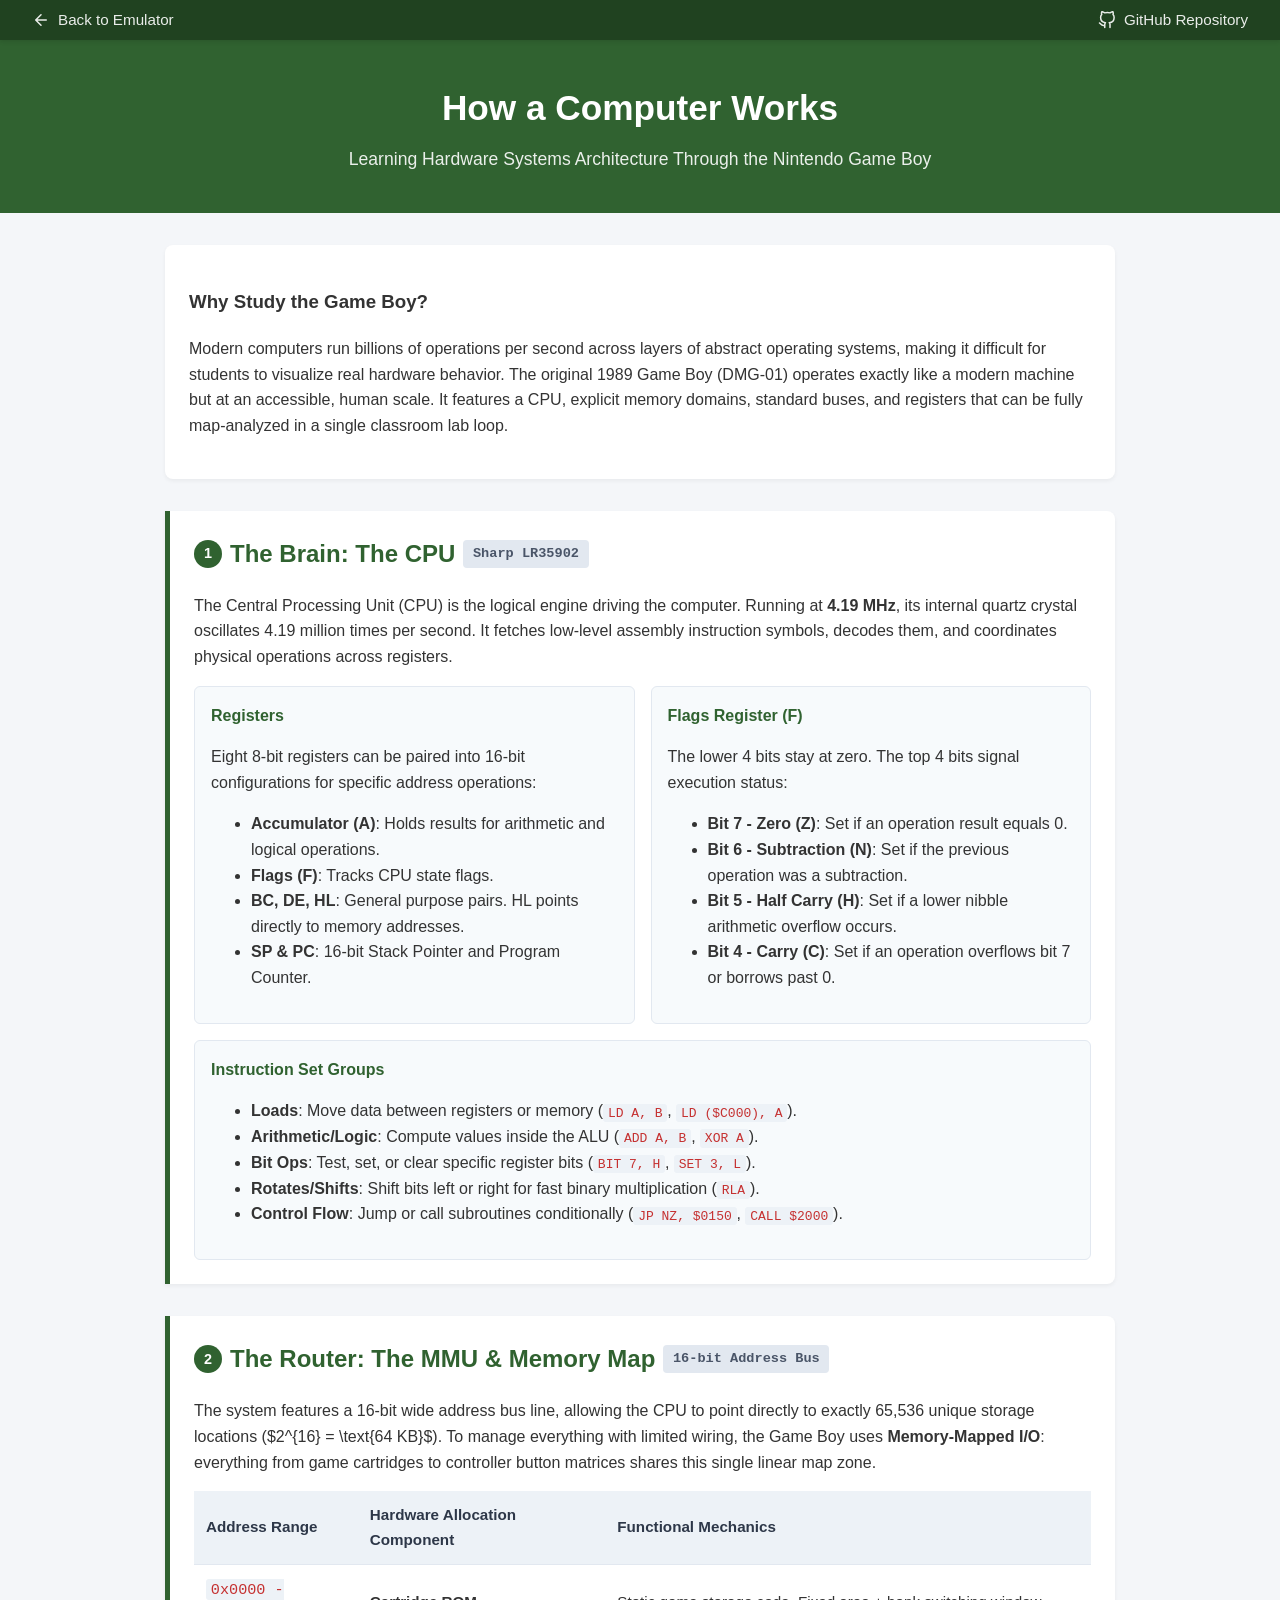
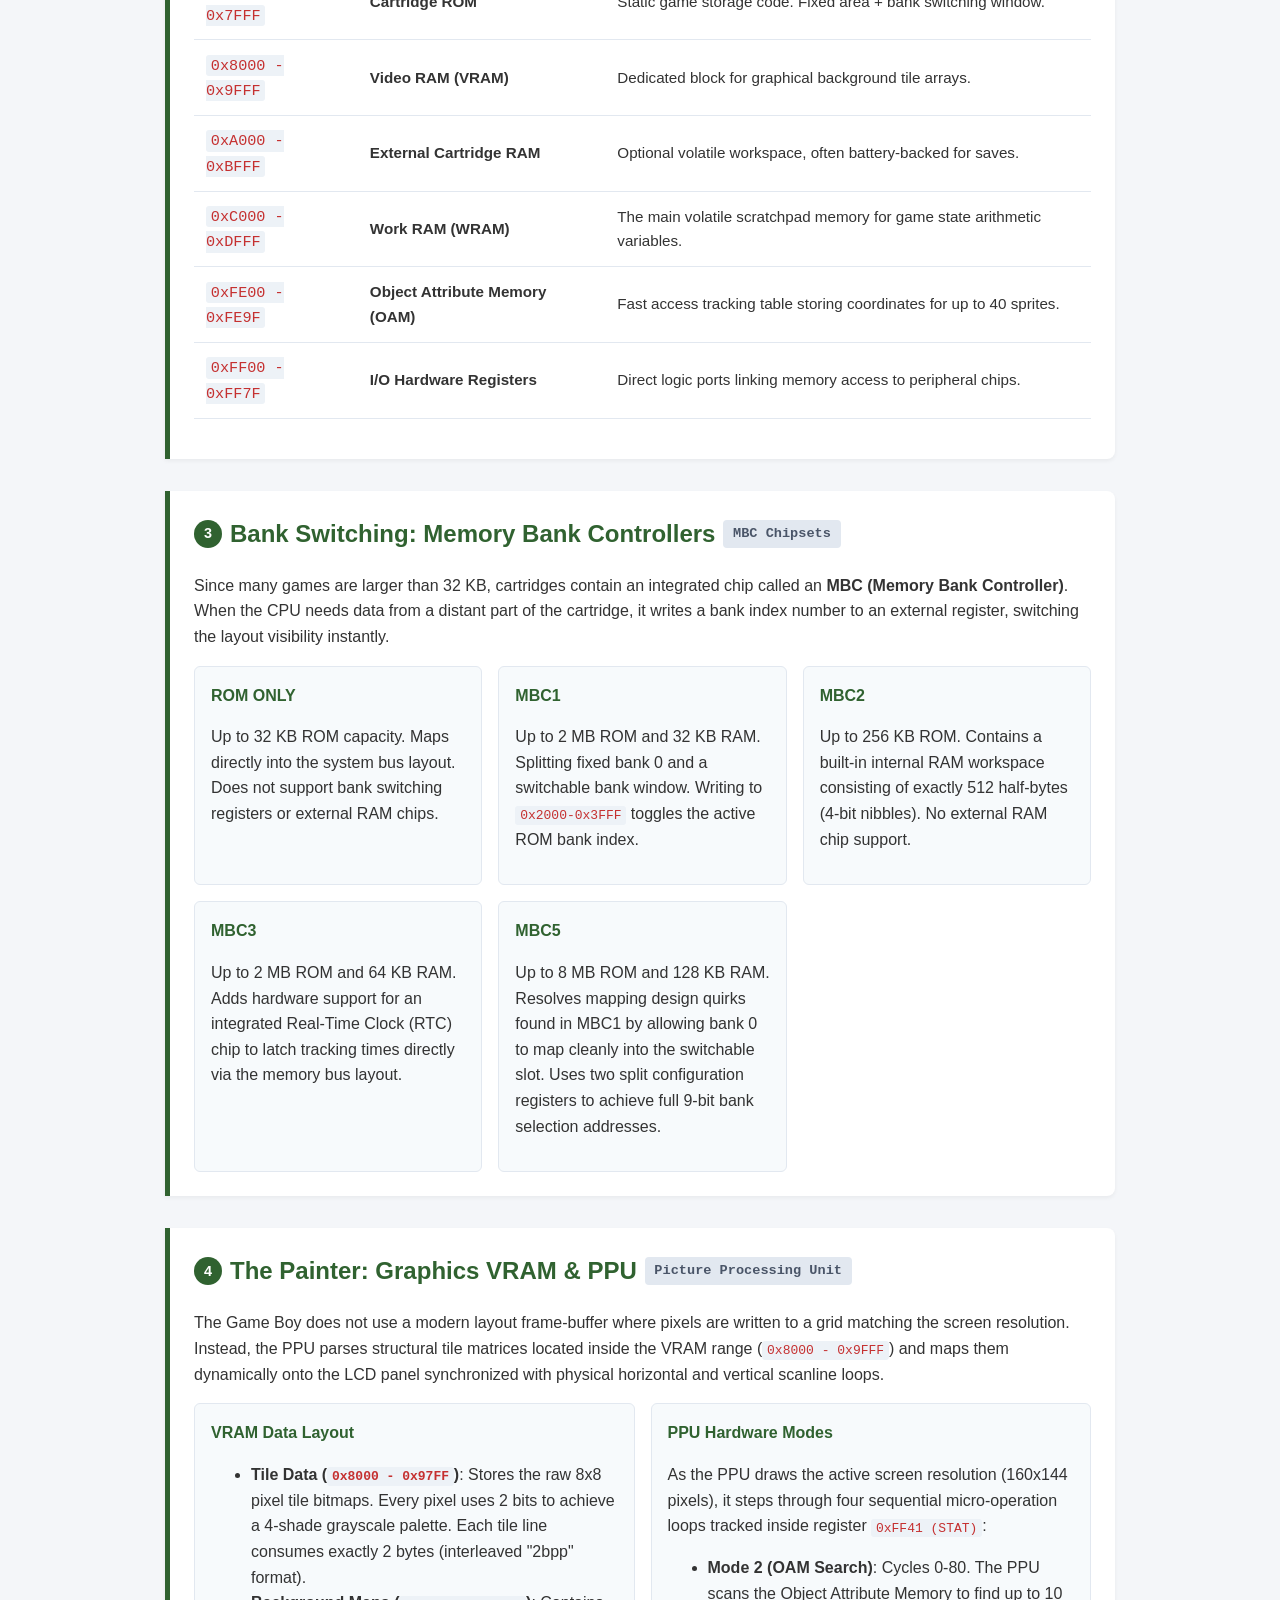
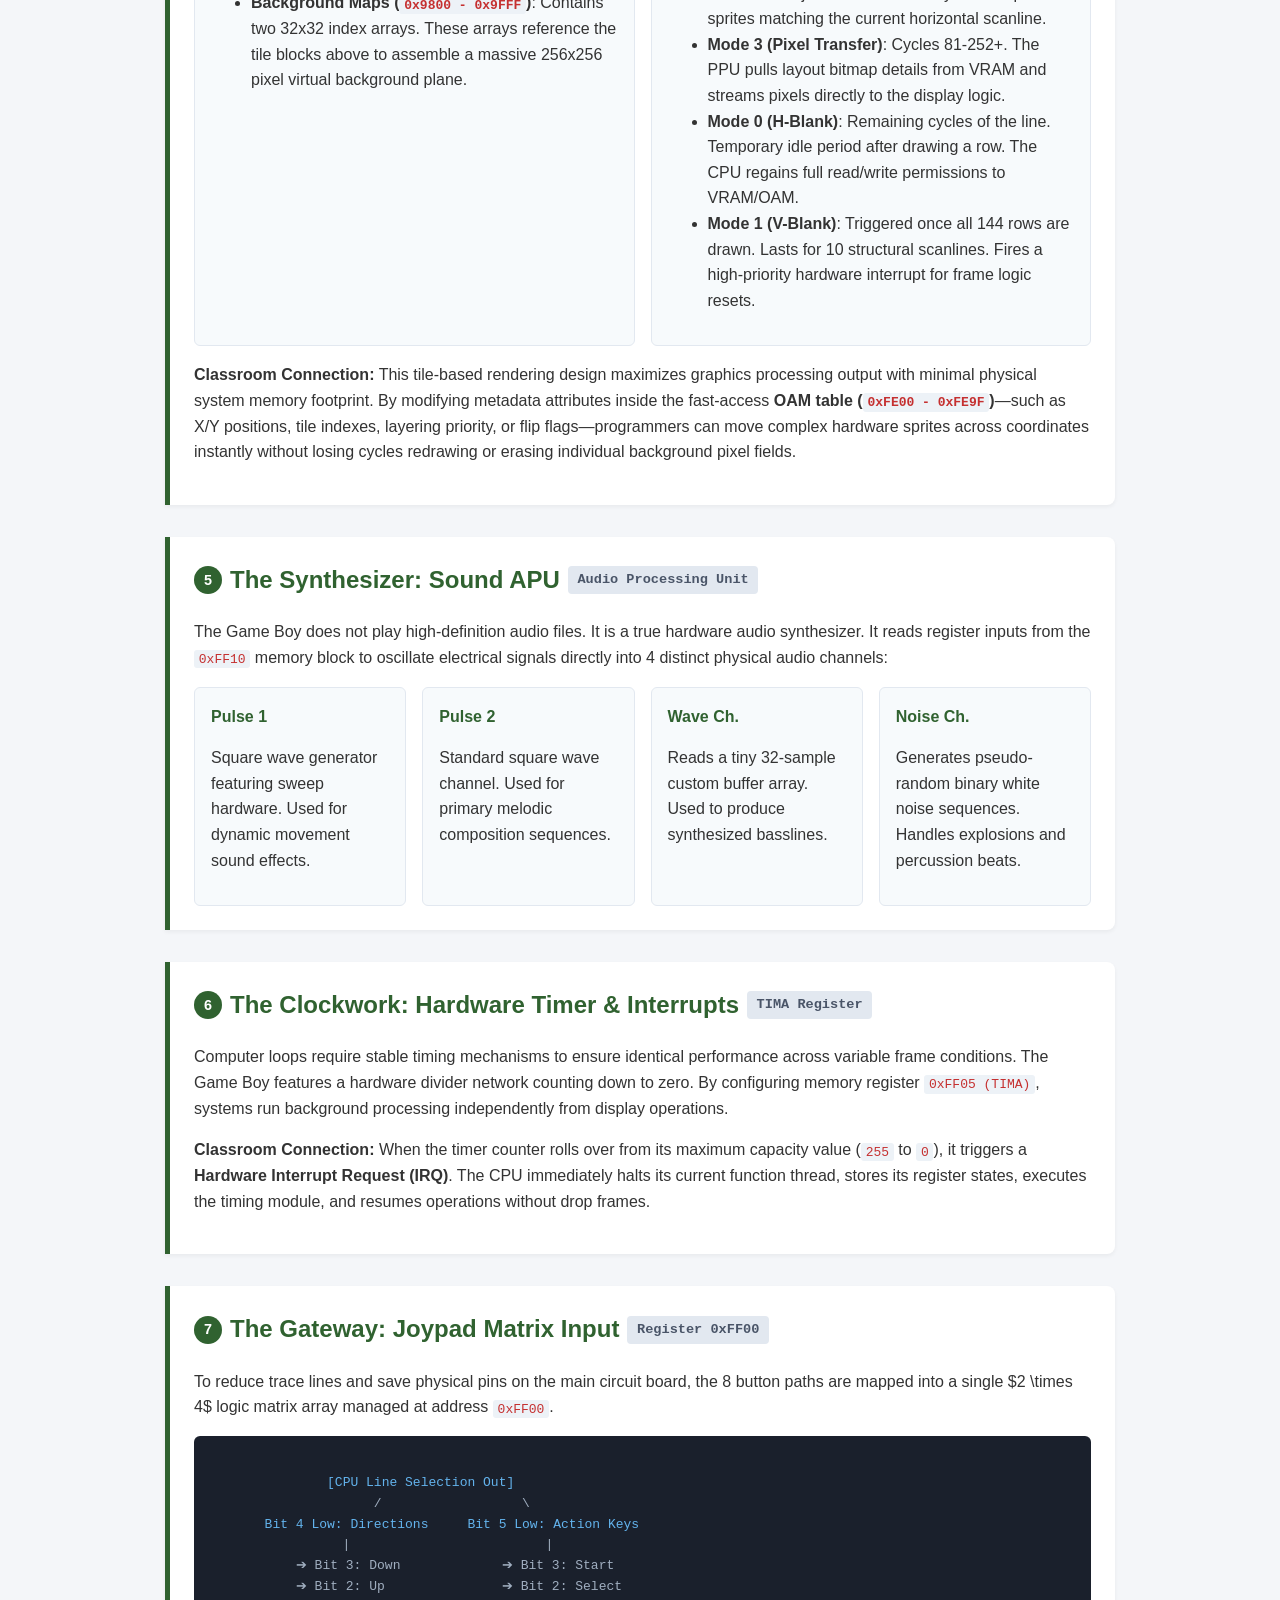
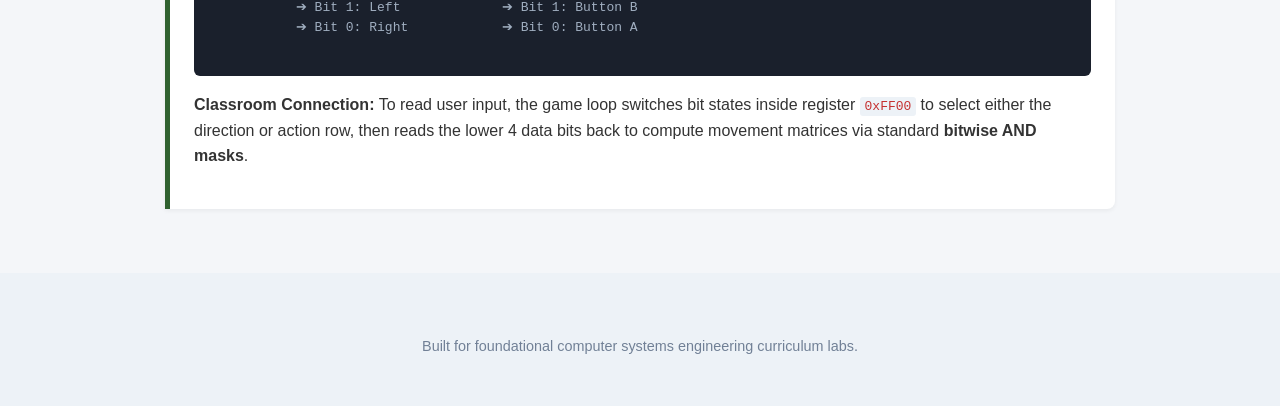
==== docs/gb-architecture.html @ 33104123 "move gb-architecture.html to docs" ====
<!DOCTYPE html>
<html lang="en">
<head>
    <meta charset="UTF-8">
    <meta name="viewport" content="width=device-width, initial-scale=1.0">
    <title>How a Computer Works: The Game Boy Hardware Architecture</title>
    <style>
        :root {
            --bg-color: #f4f6f9;
            --card-bg: #ffffff;
            --text-color: #333333;
            --accent-color: #306230;
            --gb-screen: #8bac0f;
            --gb-screen-dark: #0f380f;
            --border-radius: 8px;
            --code-bg: #1a202c;
        }

        body {
            font-family: -apple-system, BlinkMacSystemFont, "Segoe UI", Roboto, Helvetica, Arial, sans-serif;
            line-height: 1.6;
            color: var(--text-color);
            background-color: var(--bg-color);
            margin: 0;
            padding: 0;
        }

        /* Top navigation bar style - sticky */
        .top-nav {
            background-color: #204220;
            display: flex;
            justify-content: space-between;
            align-items: center;
            padding: 0.5rem 2rem;
            position: sticky;
            top: 0;
            z-index: 1000;
            box-shadow: 0 2px 4px rgba(0,0,0,0.1);
        }

        .top-nav a {
            color: #ffffff;
            text-decoration: none;
            font-size: 0.95rem;
            font-weight: 500;
            display: flex;
            align-items: center;
            gap: 0.5rem;
            opacity: 0.9;
            transition: opacity 0.2s;
        }

        .top-nav a:hover {
            opacity: 1;
            text-decoration: underline;
        }

        header {
            background-color: var(--accent-color);
            color: white;
            padding: 2.5rem 1rem;
            text-align: center;
        }

        header h1 {
            margin: 0;
            font-size: 2.2rem;
        }

        header p {
            margin: 0.5rem 0 0;
            opacity: 0.9;
            font-size: 1.1rem;
        }

        main {
            max-width: 950px;
            margin: 2rem auto;
            padding: 0 1rem;
        }

        .intro, .classroom-note {
            background: var(--card-bg);
            padding: 1.5rem;
            border-radius: var(--border-radius);
            box-shadow: 0 2px 4px rgba(0,0,0,0.05);
            margin-bottom: 2rem;
        }

        .classroom-note {
            border-left: 5px solid #3182ce;
            background: #ebf8ff;
        }

        .step-container {
            display: flex;
            flex-direction: column;
            gap: 2rem;
            margin-bottom: 3rem;
        }

        .step {
            background: var(--card-bg);
            border-left: 5px solid var(--accent-color);
            border-radius: 0 var(--border-radius) var(--border-radius) 0;
            padding: 1.5rem;
            box-shadow: 0 2px 4px rgba(0,0,0,0.05);
        }

        .step h2 {
            margin-top: 0;
            color: var(--accent-color);
            display: flex;
            align-items: center;
            gap: 0.5rem;
            flex-wrap: wrap;
        }

        .step-number {
            background: var(--accent-color);
            color: white;
            border-radius: 50%;
            width: 28px;
            height: 28px;
            display: inline-flex;
            align-items: center;
            justify-content: center;
            font-size: 0.9rem;
            font-weight: bold;
            flex-shrink: 0;
        }

        .hardware-badge {
            background: #e2e8f0;
            color: #4a5568;
            padding: 0.2rem 0.6rem;
            border-radius: 4px;
            font-size: 0.85rem;
            font-family: monospace;
            font-weight: bold;
        }

        table {
            width: 100%;
            border-collapse: collapse;
            margin: 1rem 0;
            font-size: 0.95rem;
        }

        th, td {
            text-align: left;
            padding: 0.75rem;
            border-bottom: 1px solid #e2e8f0;
        }

        th {
            background-color: #edf2f7;
            color: #2d3748;
        }

        .grid-2col {
            display: grid;
            grid-template-columns: repeat(auto-fit, minmax(280px, 1fr));
            gap: 1rem;
            margin-top: 1rem;
        }

        .audio-grid {
            display: grid;
            grid-template-columns: repeat(auto-fit, minmax(200px, 1fr));
            gap: 1rem;
            margin-top: 1rem;
        }

        .audio-card, .info-card {
            background: #f7fafc;
            border: 1px solid #e2e8f0;
            padding: 1rem;
            border-radius: 6px;
        }

        .audio-card h4, .info-card h4 {
            margin: 0 0 0.5rem 0;
            color: var(--accent-color);
        }

        .diagram-box {
            background: var(--code-bg);
            color: #a0aec0;
            font-family: monospace;
            padding: 1rem;
            border-radius: 6px;
            overflow-x: auto;
            white-space: pre;
            margin: 1rem 0;
        }

        .diagram-accent {
            color: #63b3ed;
        }

        .sim-box {
            background: #2d3748;
            color: white;
            padding: 1.5rem;
            border-radius: var(--border-radius);
            margin-top: 3rem;
            box-shadow: 0 4px 6px rgba(0,0,0,0.1);
        }

        .sim-title {
            color: var(--gb-screen);
            margin-top: 0;
            font-family: monospace;
            font-size: 1.4rem;
        }

        .sandbox-layout {
            display: grid;
            grid-template-columns: 1fr 300px;
            gap: 1.5rem;
        }

        @media (max-width: 768px) {
            .sandbox-layout { grid-template-columns: 1fr; }
            .top-nav { padding: 0.75rem 1rem; }
        }

        .sim-grid {
            display: grid;
            grid-template-columns: repeat(auto-fit, minmax(200px, 1fr));
            gap: 1rem;
            margin-bottom: 1rem;
        }

        .sim-card {
            background: var(--code-bg);
            padding: 1rem;
            border-radius: 6px;
            border: 1px solid #4a5568;
        }

        .sim-card h4 {
            margin: 0 0 0.5rem 0;
            color: #a0aec0;
            font-size: 0.9rem;
            text-transform: uppercase;
            letter-spacing: 0.05em;
        }

        .sim-value {
            font-family: monospace;
            font-size: 1.2rem;
            color: #fff;
        }

        .bus-line {
            background: #1a202c;
            padding: 0.75rem;
            border-radius: 6px;
            font-family: monospace;
            font-size: 0.85rem;
            margin: 1rem 0;
            border-left: 4px solid #4299e1;
            display: flex;
            justify-content: space-between;
        }

        .bus-active {
            color: #63b3ed;
            animation: pulse 1s infinite alternate;
        }

        .joypad-interactive {
            background: #1a202c;
            padding: 1rem;
            border-radius: 6px;
            border: 1px solid #4a5568;
            text-align: center;
        }

        .joy-row-select {
            font-size: 0.8rem;
            color: #a0aec0;
            margin-bottom: 0.5rem;
            font-family: monospace;
        }

        .btn-grid {
            display: grid;
            grid-template-columns: repeat(4, 1fr);
            gap: 0.4rem;
        }

        .joy-btn {
            background: #4a5568;
            font-size: 0.75rem;
            padding: 0.4rem 0.2rem;
            border-radius: 3px;
            color: white;
            border: none;
            cursor: pointer;
        }

        .joy-btn.pressed {
            background: #e53e3e;
            color: white;
        }

        .gb-screen-mock {
            background-color: var(--gb-screen);
            color: var(--gb-screen-dark);
            height: 140px;
            border-radius: 4px;
            display: flex;
            align-items: center;
            justify-content: center;
            font-family: monospace;
            font-weight: bold;
            font-size: 1.1rem;
            border: 6px solid var(--code-bg);
            text-align: center;
            padding: 0 1rem;
            box-sizing: border-box;
            line-height: 1.4;
        }

        .controls {
            display: flex;
            gap: 0.5rem;
            margin-top: 1rem;
        }

        button.action-trigger {
            background: var(--accent-color);
            color: white;
            border: none;
            padding: 0.75rem 1.5rem;
            border-radius: 4px;
            cursor: pointer;
            font-weight: bold;
            font-size: 0.95rem;
            transition: background 0.2s;
        }

        button.action-trigger:hover {
            opacity: 0.9;
        }

        button.action-trigger:disabled {
            background: #4a5568;
            cursor: not-allowed;
            opacity: 0.5;
        }

        footer {
            text-align: center;
            padding: 3rem 1rem;
            color: #718096;
            font-size: 0.9rem;
            background: #edf2f7;
            margin-top: 4rem;
        }

        code {
            font-family: monospace;
            background: #edf2f7;
            padding: 0.1rem 0.3rem;
            border-radius: 3px;
            color: #c53030;
        }

        .sim-card code {
            background: transparent;
            color: #fc8181;
            padding: 0;
        }

        @keyframes pulse {
            from { opacity: 0.6; }
            to { opacity: 1; }
        }
    </style>
</head>
<body>

    <!-- Added top navbar containing emulator and repository links -->
    <nav class="top-nav">
        <a href="../index.html" title="Go to GB Emulator">
            <svg viewBox="0 0 24 24" width="18" height="18" fill="none" stroke="currentColor" stroke-width="2" stroke-linecap="round" stroke-linejoin="round">
                <path d="M19 12H5M12 19l-7-7 7-7"></path>
            </svg>
            Back to Emulator
        </a>
        <a href="https://github.com/alfamirio/gb-emu-js" target="_blank" rel="noopener noreferrer" title="View Source on GitHub">
            <svg viewBox="0 0 24 24" width="18" height="18" fill="none" stroke="currentColor" stroke-width="2" stroke-linecap="round" stroke-linejoin="round">
                <path d="M9 19c-5 1.5-5-2.5-7-3m14 6v-3.87a3.37 3.37 0 0 0-.94-2.61c3.14-.35 6.44-1.54 6.44-7A5.44 5.44 0 0 0 20 4.77 5.07 5.07 0 0 0 19.91 1S18.73.65 16 2.48a13.38 13.38 0 0 0-7 0C6.27.65 5.09 1 5.09 1A5.07 5.07 0 0 0 5 4.77a5.44 5.44 0 0 0-1.5 3.78c0 5.42 3.3 6.61 6.44 7A3.37 3.37 0 0 0 9 18.13V22"></path>
            </svg>
            GitHub Repository
        </a>
    </nav>

    <header>
        <h1>How a Computer Works</h1>
        <p>Learning Hardware Systems Architecture Through the Nintendo Game Boy</p>
    </header>

    <main>
        <section class="intro">
            <h3>Why Study the Game Boy?</h3>
            <p>Modern computers run billions of operations per second across layers of abstract operating systems, making it difficult for students to visualize real hardware behavior. The original 1989 Game Boy (DMG-01) operates exactly like a modern machine but at an accessible, human scale. It features a CPU, explicit memory domains, standard buses, and registers that can be fully map-analyzed in a single classroom lab loop.</p>
        </section>

        <section class="step-container">
            
            <!-- Step 1: CPU -->
            <div class="step">
                <h2><span class="step-number">1</span> The Brain: The CPU <span class="hardware-badge">Sharp LR35902</span></h2>
                <p>The Central Processing Unit (CPU) is the logical engine driving the computer. Running at <strong>4.19 MHz</strong>, its internal quartz crystal oscillates 4.19 million times per second. It fetches low-level assembly instruction symbols, decodes them, and coordinates physical operations across registers.</p>
                
                <div class="grid-2col">
                    <div class="info-card">
                        <h4>Registers</h4>
                        <p>Eight 8-bit registers can be paired into 16-bit configurations for specific address operations:</p>
                        <ul>
                            <li><strong>Accumulator (A)</strong>: Holds results for arithmetic and logical operations.</li>
                            <li><strong>Flags (F)</strong>: Tracks CPU state flags.</li>
                            <li><strong>BC, DE, HL</strong>: General purpose pairs. HL points directly to memory addresses.</li>
                            <li><strong>SP & PC</strong>: 16-bit Stack Pointer and Program Counter.</li>
                        </ul>
                    </div>
                    <div class="info-card">
                        <h4>Flags Register (F)</h4>
                        <p>The lower 4 bits stay at zero. The top 4 bits signal execution status:</p>
                        <ul>
                            <li><strong>Bit 7 - Zero (Z)</strong>: Set if an operation result equals 0.</li>
                            <li><strong>Bit 6 - Subtraction (N)</strong>: Set if the previous operation was a subtraction.</li>
                            <li><strong>Bit 5 - Half Carry (H)</strong>: Set if a lower nibble arithmetic overflow occurs.</li>
                            <li><strong>Bit 4 - Carry (C)</strong>: Set if an operation overflows bit 7 or borrows past 0.</li>
                        </ul>
                    </div>
                </div>

                <div class="info-card" style="margin-top: 1rem;">
                    <h4>Instruction Set Groups</h4>
                    <ul>
                        <li><strong>Loads</strong>: Move data between registers or memory (<code>LD A, B</code>, <code>LD ($C000), A</code>).</li>
                        <li><strong>Arithmetic/Logic</strong>: Compute values inside the ALU (<code>ADD A, B</code>, <code>XOR A</code>).</li>
                        <li><strong>Bit Ops</strong>: Test, set, or clear specific register bits (<code>BIT 7, H</code>, <code>SET 3, L</code>).</li>
                        <li><strong>Rotates/Shifts</strong>: Shift bits left or right for fast binary multiplication (<code>RLA</code>).</li>
                        <li><strong>Control Flow</strong>: Jump or call subroutines conditionally (<code>JP NZ, $0150</code>, <code>CALL $2000</code>).</li>
                    </ul>
                </div>
            </div>

            <!-- Step 2: Buses & Memory Mapping -->
            <div class="step">
                <h2><span class="step-number">2</span> The Router: The MMU & Memory Map <span class="hardware-badge">16-bit Address Bus</span></h2>
                <p>The system features a 16-bit wide address bus line, allowing the CPU to point directly to exactly 65,536 unique storage locations ($2^{16} = \text{64 KB}$). To manage everything with limited wiring, the Game Boy uses <strong>Memory-Mapped I/O</strong>: everything from game cartridges to controller button matrices shares this single linear map zone.</p>
                
                <table>
                    <thead>
                        <tr>
                            <th>Address Range</th>
                            <th>Hardware Allocation Component</th>
                            <th>Functional Mechanics</th>
                        </tr>
                    </thead>
                    <tbody>
                        <tr>
                            <td><code>0x0000 - 0x7FFF</code></td>
                            <td><strong>Cartridge ROM</strong></td>
                            <td>Static game storage code. Fixed area + bank switching window.</td>
                        </tr>
                        <tr>
                            <td><code>0x8000 - 0x9FFF</code></td>
                            <td><strong>Video RAM (VRAM)</strong></td>
                            <td>Dedicated block for graphical background tile arrays.</td>
                        </tr>
                        <tr>
                            <td><code>0xA000 - 0xBFFF</code></td>
                            <td><strong>External Cartridge RAM</strong></td>
                            <td>Optional volatile workspace, often battery-backed for saves.</td>
                        </tr>
                        <tr>
                            <td><code>0xC000 - 0xDFFF</code></td>
                            <td><strong>Work RAM (WRAM)</strong></td>
                            <td>The main volatile scratchpad memory for game state arithmetic variables.</td>
                        </tr>
                        <tr>
                            <td><code>0xFE00 - 0xFE9F</code></td>
                            <td><strong>Object Attribute Memory (OAM)</strong></td>
                            <td>Fast access tracking table storing coordinates for up to 40 sprites.</td>
                        </tr>
                        <tr>
                            <td><code>0xFF00 - 0xFF7F</code></td>
                            <td><strong>I/O Hardware Registers</strong></td>
                            <td>Direct logic ports linking memory access to peripheral chips.</td>
                        </tr>
                    </tbody>
                </table>
            </div>

            <!-- Step 3: MBC Systems -->
            <div class="step">
                <h2><span class="step-number">3</span> Bank Switching: Memory Bank Controllers <span class="hardware-badge">MBC Chipsets</span></h2>
                <p>Since many games are larger than 32 KB, cartridges contain an integrated chip called an <strong>MBC (Memory Bank Controller)</strong>. When the CPU needs data from a distant part of the cartridge, it writes a bank index number to an external register, switching the layout visibility instantly.</p>
                
                <div class="grid-2col">
                    <div class="info-card">
                        <h4>ROM ONLY</h4>
                        <p>Up to 32 KB ROM capacity. Maps directly into the system bus layout. Does not support bank switching registers or external RAM chips.</p>
                    </div>
                    <div class="info-card">
                        <h4>MBC1</h4>
                        <p>Up to 2 MB ROM and 32 KB RAM. Splitting fixed bank 0 and a switchable bank window. Writing to <code>0x2000-0x3FFF</code> toggles the active ROM bank index.</p>
                    </div>
                    <div class="info-card">
                        <h4>MBC2</h4>
                        <p>Up to 256 KB ROM. Contains a built-in internal RAM workspace consisting of exactly 512 half-bytes (4-bit nibbles). No external RAM chip support.</p>
                    </div>
                    <div class="info-card">
                        <h4>MBC3</h4>
                        <p>Up to 2 MB ROM and 64 KB RAM. Adds hardware support for an integrated Real-Time Clock (RTC) chip to latch tracking times directly via the memory bus layout.</p>
                    </div>
                    <div class="info-card">
                        <h4>MBC5</h4>
                    <p>Up to 8 MB ROM and 128 KB RAM. Resolves mapping design quirks found in MBC1 by allowing bank 0 to map cleanly into the switchable slot. Uses two split configuration registers to achieve full 9-bit bank selection addresses.</p>
                    </div>
                </div>
            </div>

            <!-- Step 4: VRAM & PPU -->
            <div class="step">
                <h2><span class="step-number">4</span> The Painter: Graphics VRAM & PPU <span class="hardware-badge">Picture Processing Unit</span></h2>
                <p>The Game Boy does not use a modern layout frame-buffer where pixels are written to a grid matching the screen resolution. Instead, the PPU parses structural tile matrices located inside the VRAM range (<code>0x8000 - 0x9FFF</code>) and maps them dynamically onto the LCD panel synchronized with physical horizontal and vertical scanline loops.</p>
                
                <div class="grid-2col">
                    <div class="info-card">
                        <h4>VRAM Data Layout</h4>
                        <ul>
                            <li><strong>Tile Data (<code>0x8000 - 0x97FF</code>)</strong>: Stores the raw 8x8 pixel tile bitmaps. Every pixel uses 2 bits to achieve a 4-shade grayscale palette. Each tile line consumes exactly 2 bytes (interleaved "2bpp" format).</li>
                            <li><strong>Background Maps (<code>0x9800 - 0x9FFF</code>)</strong>: Contains two 32x32 index arrays. These arrays reference the tile blocks above to assemble a massive 256x256 pixel virtual background plane.</li>
                        </ul>
                    </div>
                    <div class="info-card">
                        <h4>PPU Hardware Modes</h4>
                        <p>As the PPU draws the active screen resolution (160x144 pixels), it steps through four sequential micro-operation loops tracked inside register <code>0xFF41 (STAT)</code>:</p>
                        <ul>
                            <li><strong>Mode 2 (OAM Search)</strong>: Cycles 0-80. The PPU scans the Object Attribute Memory to find up to 10 sprites matching the current horizontal scanline.</li>
                            <li><strong>Mode 3 (Pixel Transfer)</strong>: Cycles 81-252+. The PPU pulls layout bitmap details from VRAM and streams pixels directly to the display logic.</li>
                            <li><strong>Mode 0 (H-Blank)</strong>: Remaining cycles of the line. Temporary idle period after drawing a row. The CPU regains full read/write permissions to VRAM/OAM.</li>
                            <li><strong>Mode 1 (V-Blank)</strong>: Triggered once all 144 rows are drawn. Lasts for 10 structural scanlines. Fires a high-priority hardware interrupt for frame logic resets.</li>
                        </ul>
                    </div>
                </div>

                <p><strong>Classroom Connection:</strong> This tile-based rendering design maximizes graphics processing output with minimal physical system memory footprint. By modifying metadata attributes inside the fast-access <strong>OAM table (<code>0xFE00 - 0xFE9F</code>)</strong>—such as X/Y positions, tile indexes, layering priority, or flip flags—programmers can move complex hardware sprites across coordinates instantly without losing cycles redrawing or erasing individual background pixel fields.</p>
            </div>

            <!-- Step 5: APU -->
            <div class="step">
                <h2><span class="step-number">5</span> The Synthesizer: Sound APU <span class="hardware-badge">Audio Processing Unit</span></h2>
                <p>The Game Boy does not play high-definition audio files. It is a true hardware audio synthesizer. It reads register inputs from the <code>0xFF10</code> memory block to oscillate electrical signals directly into 4 distinct physical audio channels:</p>
                
                <div class="audio-grid">
                    <div class="audio-card">
                        <h4>Pulse 1</h4>
                        <p>Square wave generator featuring sweep hardware. Used for dynamic movement sound effects.</p>
                    </div>
                    <div class="audio-card">
                        <h4>Pulse 2</h4>
                        <p>Standard square wave channel. Used for primary melodic composition sequences.</p>
                    </div>
                    <div class="audio-card">
                        <h4>Wave Ch.</h4>
                        <p>Reads a tiny 32-sample custom buffer array. Used to produce synthesized basslines.</p>
                    </div>
                    <div class="audio-card">
                        <h4>Noise Ch.</h4>
                        <p>Generates pseudo-random binary white noise sequences. Handles explosions and percussion beats.</p>
                    </div>
                </div>
            </div>

            <!-- Step 6: Timers & Interrupts -->
            <div class="step">
                <h2><span class="step-number">6</span> The Clockwork: Hardware Timer & Interrupts <span class="hardware-badge">TIMA Register</span></h2>
                <p>Computer loops require stable timing mechanisms to ensure identical performance across variable frame conditions. The Game Boy features a hardware divider network counting down to zero. By configuring memory register <code>0xFF05 (TIMA)</code>, systems run background processing independently from display operations.</p>
                <p><strong>Classroom Connection:</strong> When the timer counter rolls over from its maximum capacity value (<code>255</code> to <code>0</code>), it triggers a <strong>Hardware Interrupt Request (IRQ)</strong>. The CPU immediately halts its current function thread, stores its register states, executes the timing module, and resumes operations without drop frames.</p>
            </div>

            <!-- Step 7: Joypad Matrix -->
            <div class="step">
                <h2><span class="step-number">7</span> The Gateway: Joypad Matrix Input <span class="hardware-badge">Register 0xFF00</span></h2>
                <p>To reduce trace lines and save physical pins on the main circuit board, the 8 button paths are mapped into a single $2 \times 4$ logic matrix array managed at address <code>0xFF00</code>.</p>

                <div class="diagram-box">
               <span class="diagram-accent">[CPU Line Selection Out]</span>
                     /                  \
       <span class="diagram-accent">Bit 4 Low: Directions</span>     <span class="diagram-accent">Bit 5 Low: Action Keys</span>
                 |                         |
           ➔ Bit 3: Down             ➔ Bit 3: Start
           ➔ Bit 2: Up               ➔ Bit 2: Select
           ➔ Bit 1: Left             ➔ Bit 1: Button B
           ➔ Bit 0: Right            ➔ Bit 0: Button A
                </div>

                <p><strong>Classroom Connection:</strong> To read user input, the game loop switches bit states inside register <code>0xFF00</code> to select either the direction or action row, then reads the lower 4 data bits back to compute movement matrices via standard <strong>bitwise AND masks</strong>.</p>
            </div>

        </section>

    </main>

    <footer>
        <p>Built for foundational computer systems engineering curriculum labs.</p>
    </footer>

</body>
</html>
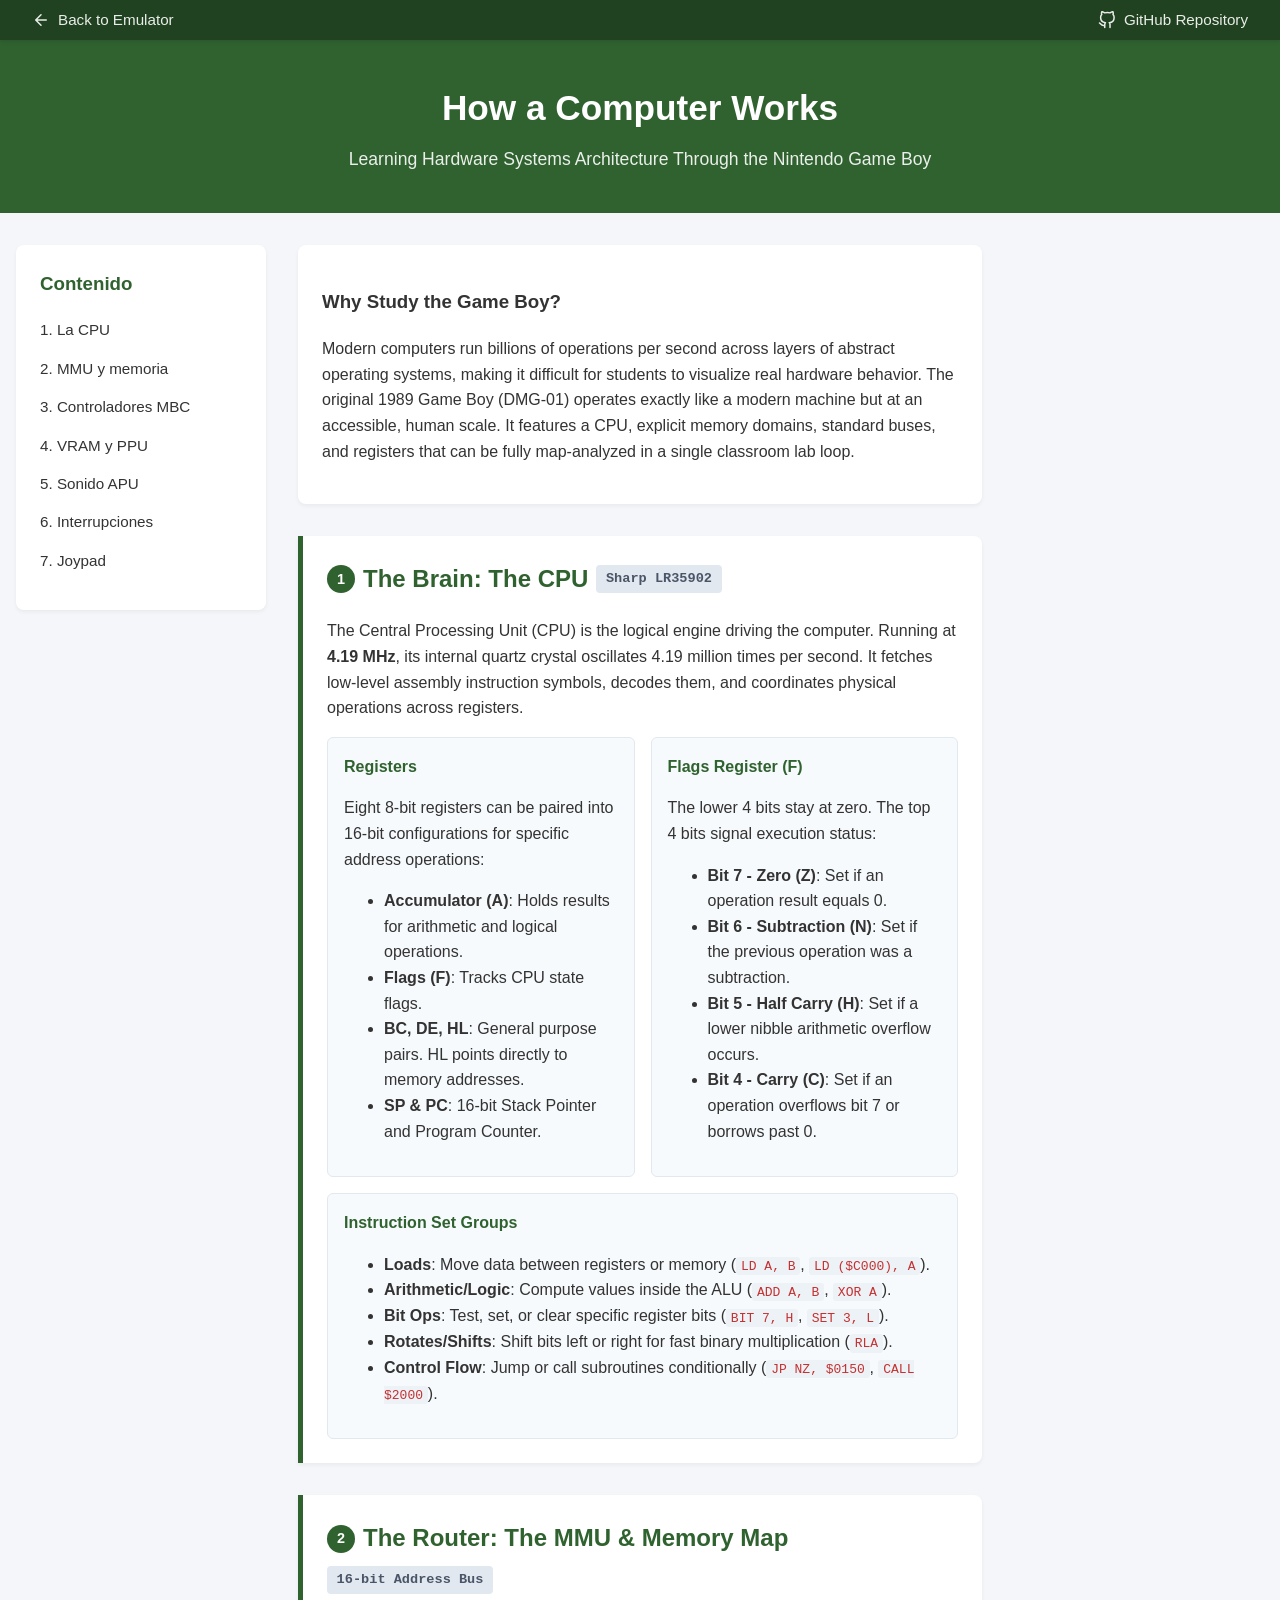
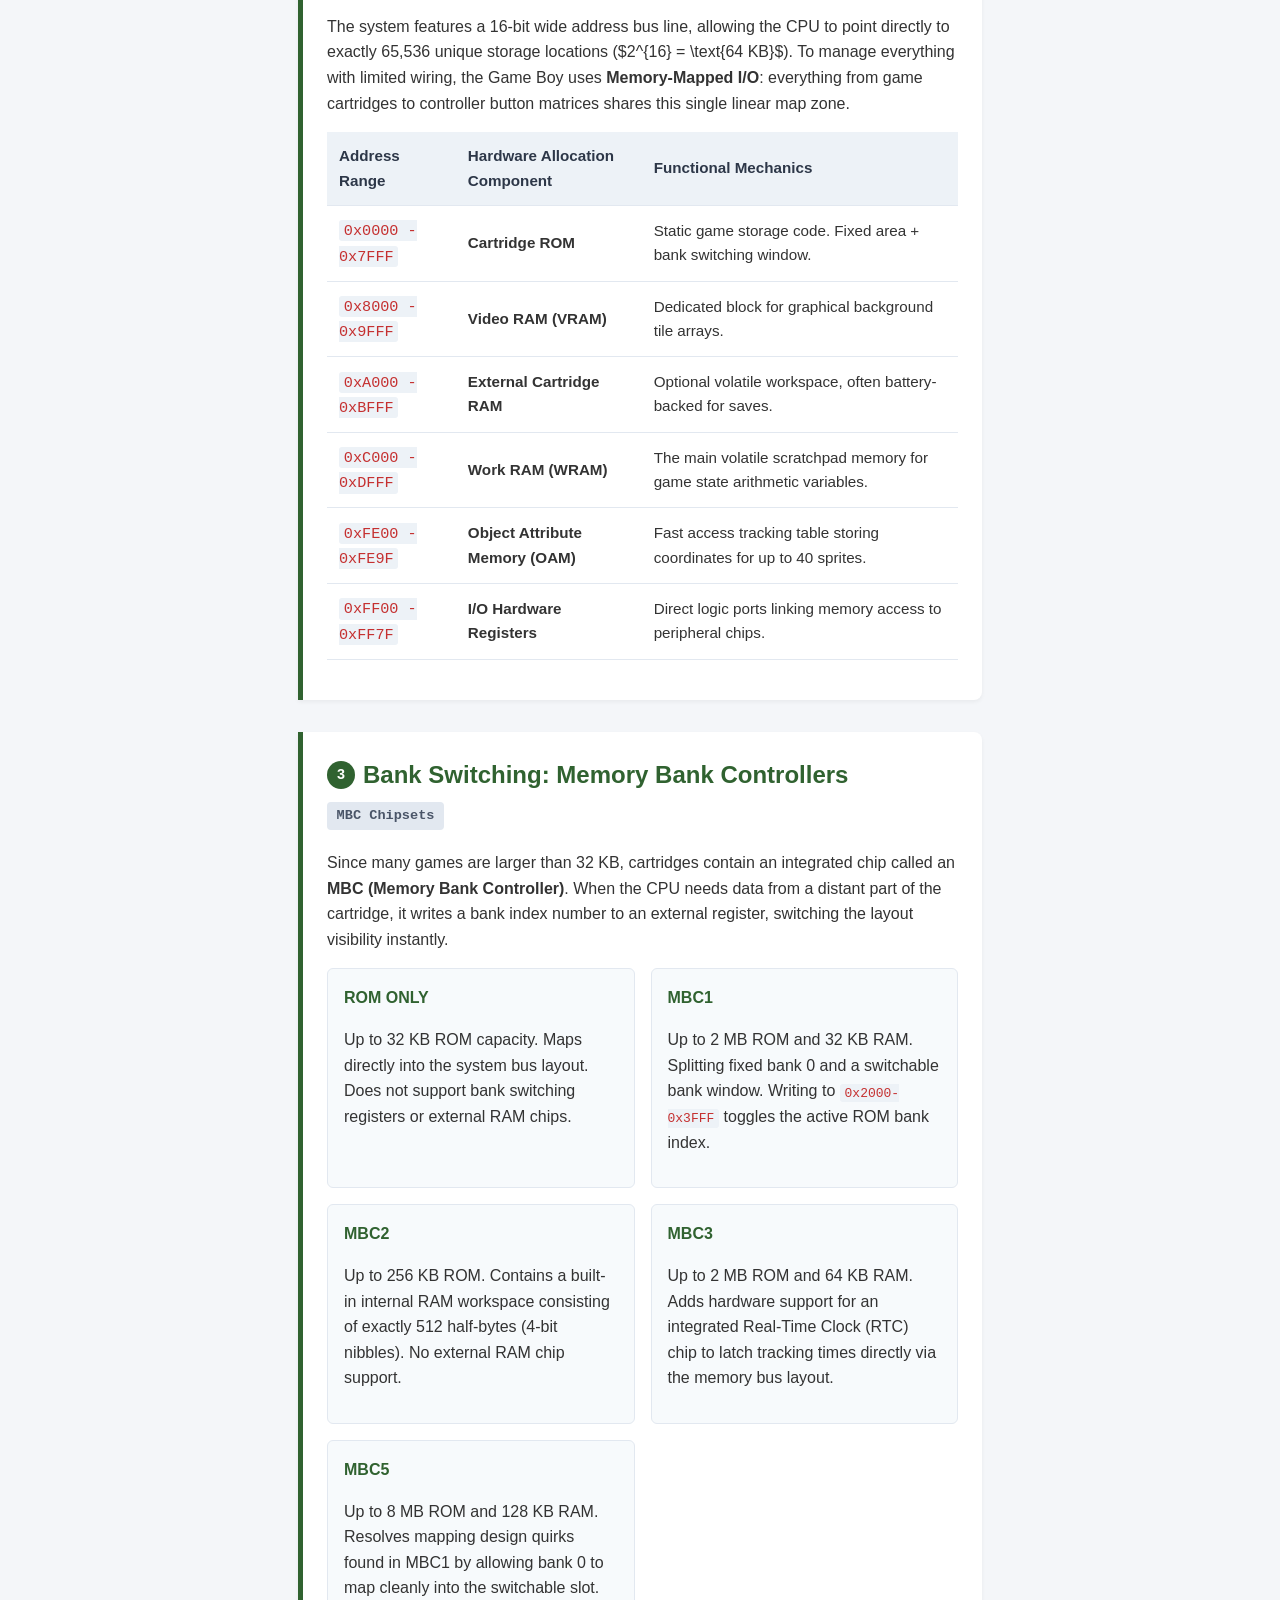
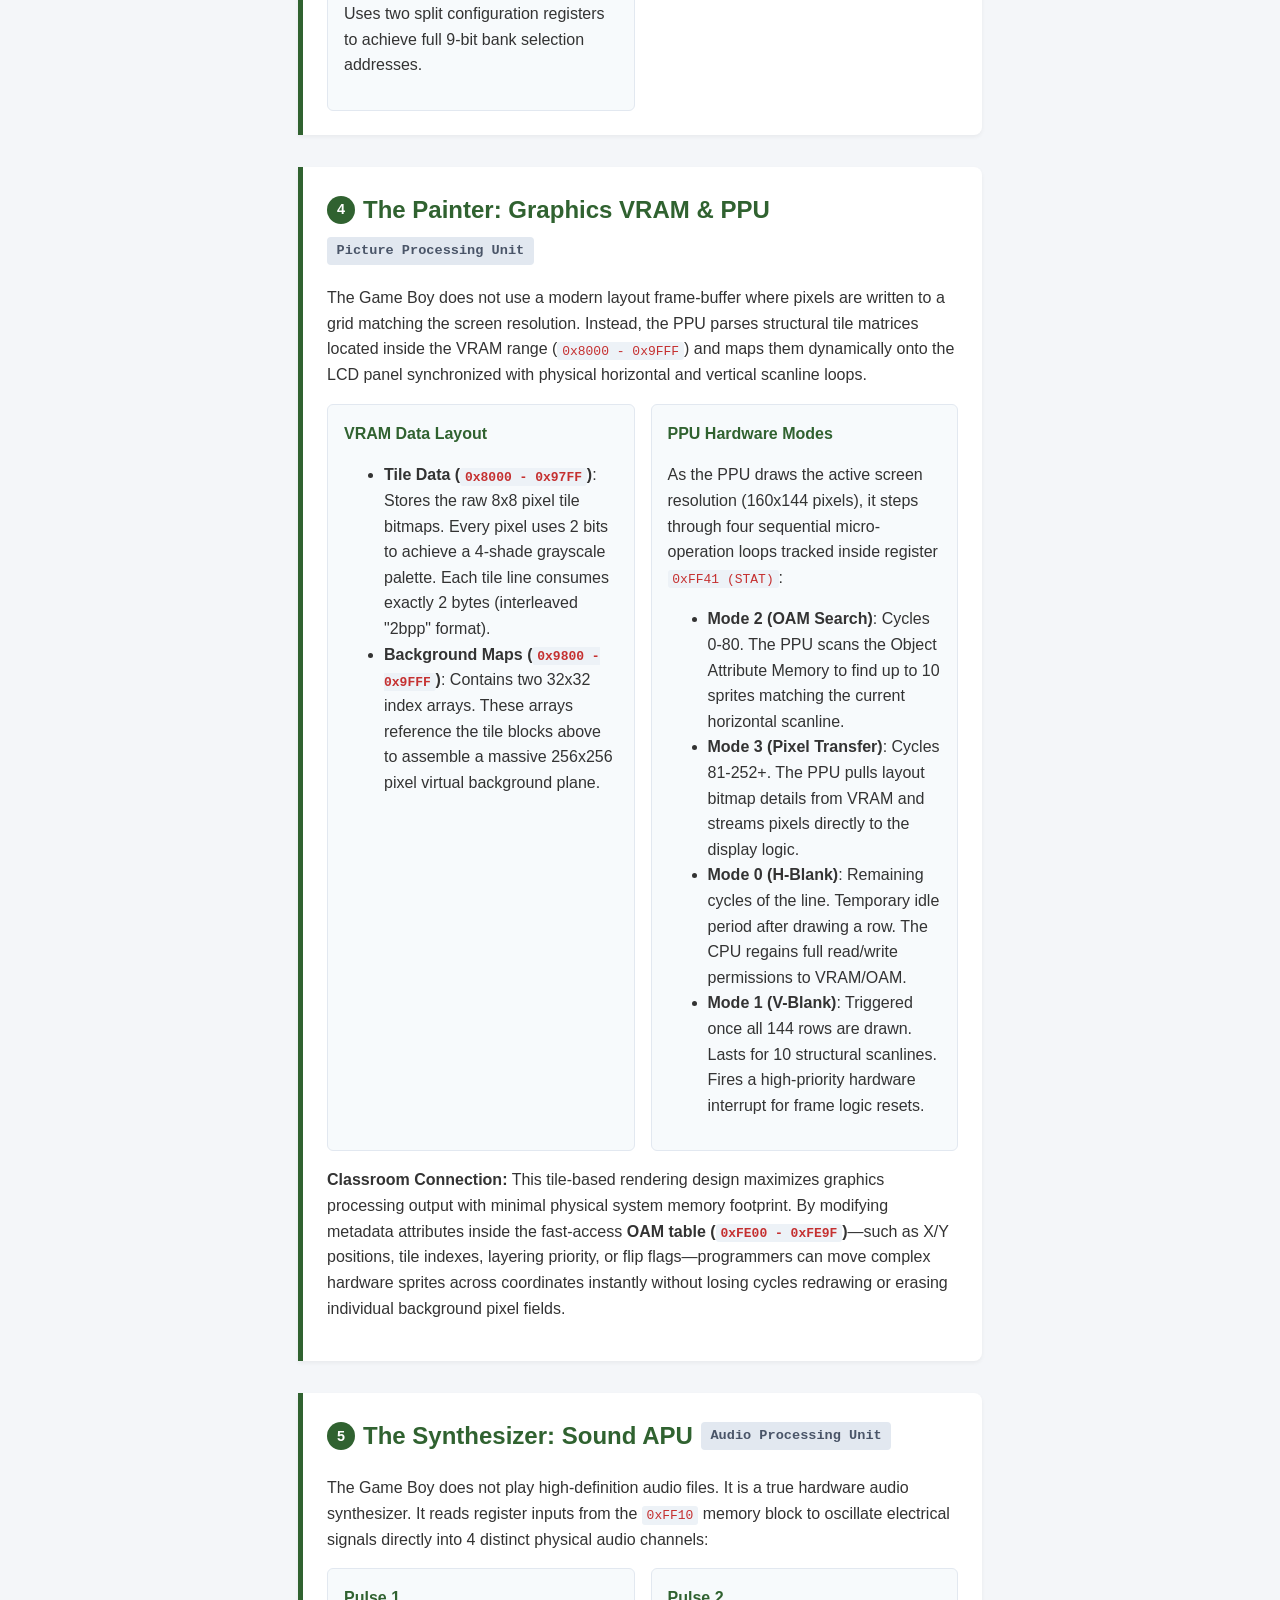
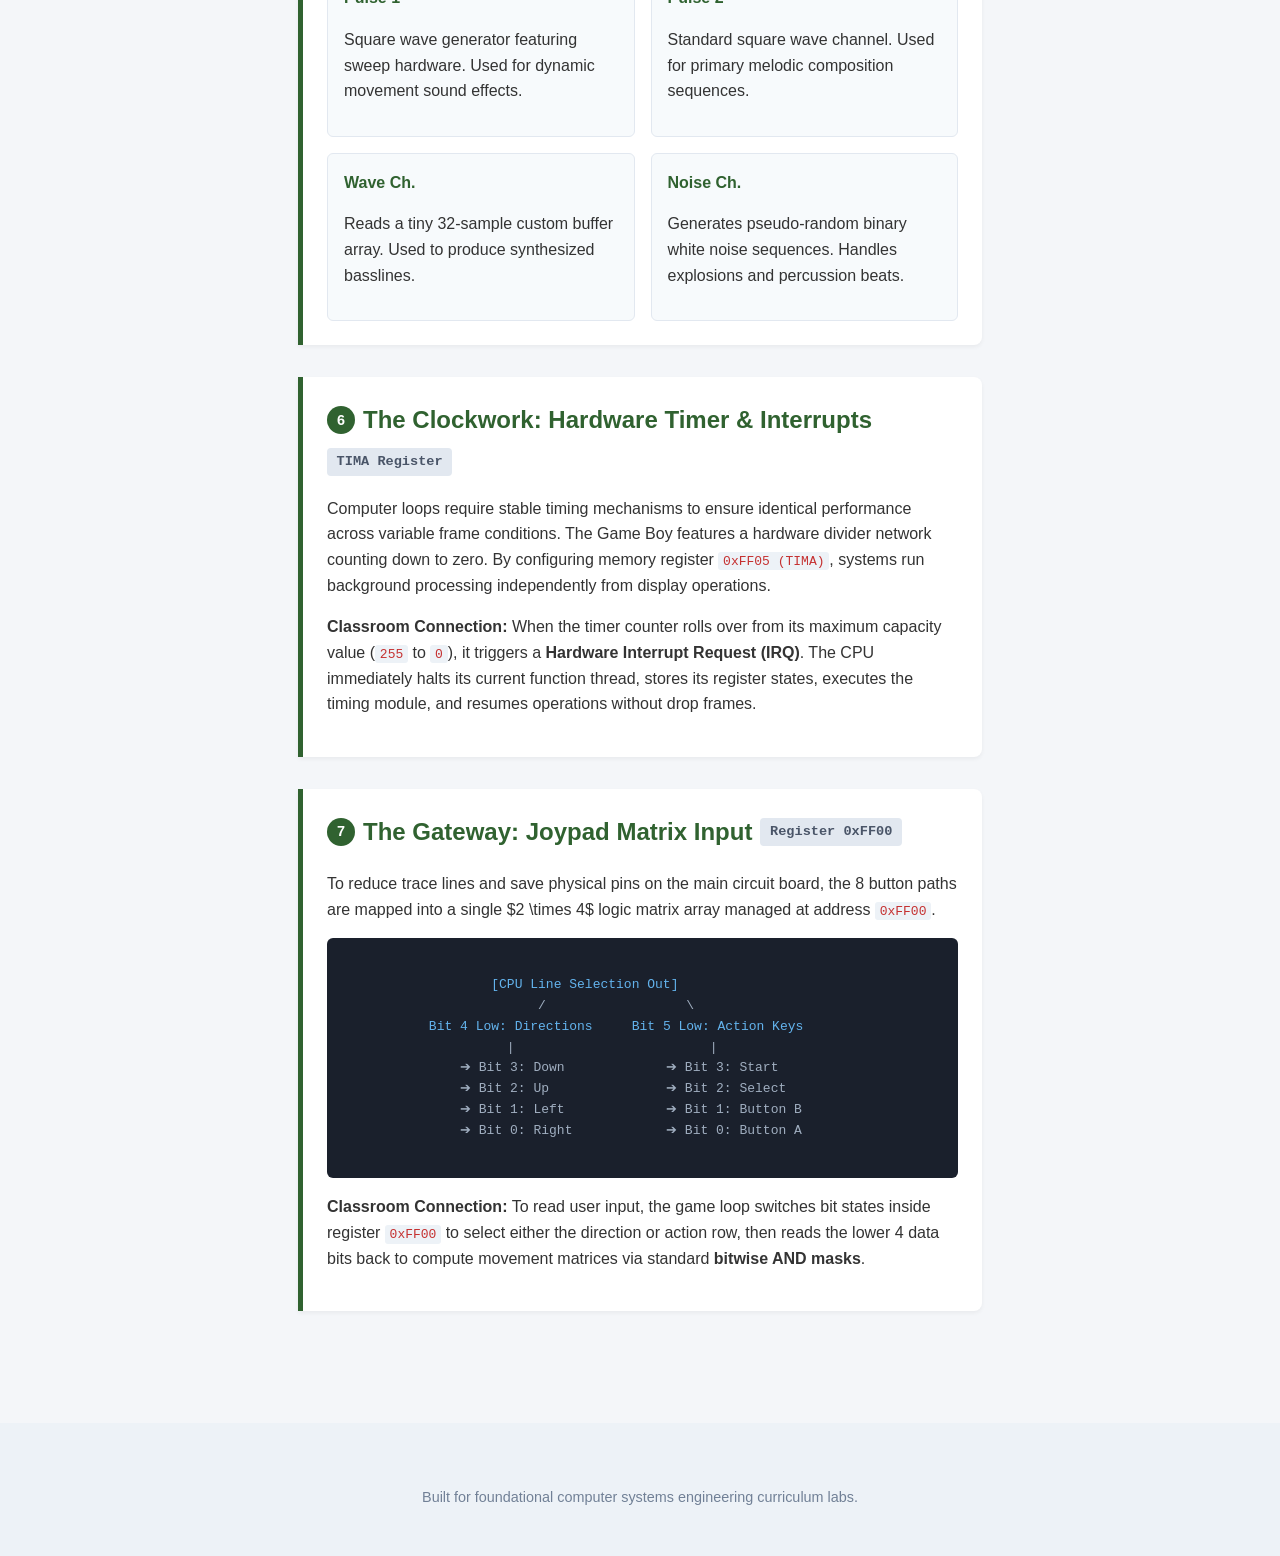
==== commit d890f22e: "add nav sidebar" ====
--- a/docs/gb-architecture.html
+++ b/docs/gb-architecture.html
@@ -25,7 +25,6 @@
             padding: 0;
         }
 
-        /* Top navigation bar style - sticky */
         .top-nav {
             background-color: #204220;
             display: flex;
@@ -74,9 +73,42 @@
         }
 
         main {
-            max-width: 950px;
+            max-width: 1450px;
             margin: 2rem auto;
             padding: 0 1rem;
+            display: grid;
+            grid-template-columns: 250px minmax(auto, 850px) 250px;
+            gap: 2rem;
+            align-items: start;
+            justify-content: center;
+        }
+
+        .content-wrapper {
+            width: 100%;
+        }
+
+        .toc {
+            position: sticky;
+            top: 80px;
+            background: var(--card-bg);
+            padding: 1.5rem;
+            border-radius: var(--border-radius);
+            box-shadow: 0 2px 4px rgba(0,0,0,0.05);
+        }
+
+        .toc h3 { margin-top: 0; color: var(--accent-color); }
+        .toc ul { list-style: none; padding: 0; margin: 0; }
+        .toc li { margin-bottom: 0.8rem; }
+        .toc a { text-decoration: none; color: var(--text-color); font-size: 0.95rem; }
+        .toc a:hover { color: var(--accent-color); font-weight: bold; }
+
+        @media (max-width: 1200px) {
+            main { grid-template-columns: 250px 1fr; }
+        }
+
+        @media (max-width: 768px) {
+            main { grid-template-columns: 1fr; }
+            .toc { display: none; }
         }
 
         .intro, .classroom-note {
@@ -384,7 +416,6 @@
 </head>
 <body>
 
-    <!-- Added top navbar containing emulator and repository links -->
     <nav class="top-nav">
         <a href="../index.html" title="Go to GB Emulator">
             <svg viewBox="0 0 24 24" width="18" height="18" fill="none" stroke="currentColor" stroke-width="2" stroke-linecap="round" stroke-linejoin="round">
@@ -406,211 +437,218 @@
     </header>
 
     <main>
-        <section class="intro">
-            <h3>Why Study the Game Boy?</h3>
-            <p>Modern computers run billions of operations per second across layers of abstract operating systems, making it difficult for students to visualize real hardware behavior. The original 1989 Game Boy (DMG-01) operates exactly like a modern machine but at an accessible, human scale. It features a CPU, explicit memory domains, standard buses, and registers that can be fully map-analyzed in a single classroom lab loop.</p>
-        </section>
-
-        <section class="step-container">
-            
-            <!-- Step 1: CPU -->
-            <div class="step">
-                <h2><span class="step-number">1</span> The Brain: The CPU <span class="hardware-badge">Sharp LR35902</span></h2>
-                <p>The Central Processing Unit (CPU) is the logical engine driving the computer. Running at <strong>4.19 MHz</strong>, its internal quartz crystal oscillates 4.19 million times per second. It fetches low-level assembly instruction symbols, decodes them, and coordinates physical operations across registers.</p>
+        <aside class="toc">
+            <h3>Contenido</h3>
+            <ul>
+                <li><a href="#cpu">1. La CPU</a></li>
+                <li><a href="#mmu">2. MMU y memoria</a></li>
+                <li><a href="#mbc">3. Controladores MBC</a></li>
+                <li><a href="#ppu">4. VRAM y PPU</a></li>
+                <li><a href="#apu">5. Sonido APU</a></li>
+                <li><a href="#timer">6. Interrupciones</a></li>
+                <li><a href="#joypad">7. Joypad</a></li>
+            </ul>
+        </aside>
+
+        <div class="content-wrapper">
+            <section class="intro">
+                <h3>Why Study the Game Boy?</h3>
+                <p>Modern computers run billions of operations per second across layers of abstract operating systems, making it difficult for students to visualize real hardware behavior. The original 1989 Game Boy (DMG-01) operates exactly like a modern machine but at an accessible, human scale. It features a CPU, explicit memory domains, standard buses, and registers that can be fully map-analyzed in a single classroom lab loop.</p>
+            </section>
+
+            <section class="step-container">
                 
-                <div class="grid-2col">
-                    <div class="info-card">
-                        <h4>Registers</h4>
-                        <p>Eight 8-bit registers can be paired into 16-bit configurations for specific address operations:</p>
+                <div class="step" id="cpu">
+                    <h2><span class="step-number">1</span> The Brain: The CPU <span class="hardware-badge">Sharp LR35902</span></h2>
+                    <p>The Central Processing Unit (CPU) is the logical engine driving the computer. Running at <strong>4.19 MHz</strong>, its internal quartz crystal oscillates 4.19 million times per second. It fetches low-level assembly instruction symbols, decodes them, and coordinates physical operations across registers.</p>
+                    
+                    <div class="grid-2col">
+                        <div class="info-card">
+                            <h4>Registers</h4>
+                            <p>Eight 8-bit registers can be paired into 16-bit configurations for specific address operations:</p>
+                            <ul>
+                                <li><strong>Accumulator (A)</strong>: Holds results for arithmetic and logical operations.</li>
+                                <li><strong>Flags (F)</strong>: Tracks CPU state flags.</li>
+                                <li><strong>BC, DE, HL</strong>: General purpose pairs. HL points directly to memory addresses.</li>
+                                <li><strong>SP & PC</strong>: 16-bit Stack Pointer and Program Counter.</li>
+                            </ul>
+                        </div>
+                        <div class="info-card">
+                            <h4>Flags Register (F)</h4>
+                            <p>The lower 4 bits stay at zero. The top 4 bits signal execution status:</p>
+                            <ul>
+                                <li><strong>Bit 7 - Zero (Z)</strong>: Set if an operation result equals 0.</li>
+                                <li><strong>Bit 6 - Subtraction (N)</strong>: Set if the previous operation was a subtraction.</li>
+                                <li><strong>Bit 5 - Half Carry (H)</strong>: Set if a lower nibble arithmetic overflow occurs.</li>
+                                <li><strong>Bit 4 - Carry (C)</strong>: Set if an operation overflows bit 7 or borrows past 0.</li>
+                            </ul>
+                        </div>
+                    </div>
+
+                    <div class="info-card" style="margin-top: 1rem;">
+                        <h4>Instruction Set Groups</h4>
                         <ul>
-                            <li><strong>Accumulator (A)</strong>: Holds results for arithmetic and logical operations.</li>
-                            <li><strong>Flags (F)</strong>: Tracks CPU state flags.</li>
-                            <li><strong>BC, DE, HL</strong>: General purpose pairs. HL points directly to memory addresses.</li>
-                            <li><strong>SP & PC</strong>: 16-bit Stack Pointer and Program Counter.</li>
-                        </ul>
-                    </div>
-                    <div class="info-card">
-                        <h4>Flags Register (F)</h4>
-                        <p>The lower 4 bits stay at zero. The top 4 bits signal execution status:</p>
-                        <ul>
-                            <li><strong>Bit 7 - Zero (Z)</strong>: Set if an operation result equals 0.</li>
-                            <li><strong>Bit 6 - Subtraction (N)</strong>: Set if the previous operation was a subtraction.</li>
-                            <li><strong>Bit 5 - Half Carry (H)</strong>: Set if a lower nibble arithmetic overflow occurs.</li>
-                            <li><strong>Bit 4 - Carry (C)</strong>: Set if an operation overflows bit 7 or borrows past 0.</li>
+                            <li><strong>Loads</strong>: Move data between registers or memory (<code>LD A, B</code>, <code>LD ($C000), A</code>).</li>
+                            <li><strong>Arithmetic/Logic</strong>: Compute values inside the ALU (<code>ADD A, B</code>, <code>XOR A</code>).</li>
+                            <li><strong>Bit Ops</strong>: Test, set, or clear specific register bits (<code>BIT 7, H</code>, <code>SET 3, L</code>).</li>
+                            <li><strong>Rotates/Shifts</strong>: Shift bits left or right for fast binary multiplication (<code>RLA</code>).</li>
+                            <li><strong>Control Flow</strong>: Jump or call subroutines conditionally (<code>JP NZ, $0150</code>, <code>CALL $2000</code>).</li>
                         </ul>
                     </div>
                 </div>
 
-                <div class="info-card" style="margin-top: 1rem;">
-                    <h4>Instruction Set Groups</h4>
-                    <ul>
-                        <li><strong>Loads</strong>: Move data between registers or memory (<code>LD A, B</code>, <code>LD ($C000), A</code>).</li>
-                        <li><strong>Arithmetic/Logic</strong>: Compute values inside the ALU (<code>ADD A, B</code>, <code>XOR A</code>).</li>
-                        <li><strong>Bit Ops</strong>: Test, set, or clear specific register bits (<code>BIT 7, H</code>, <code>SET 3, L</code>).</li>
-                        <li><strong>Rotates/Shifts</strong>: Shift bits left or right for fast binary multiplication (<code>RLA</code>).</li>
-                        <li><strong>Control Flow</strong>: Jump or call subroutines conditionally (<code>JP NZ, $0150</code>, <code>CALL $2000</code>).</li>
-                    </ul>
+                <div class="step" id="mmu">
+                    <h2><span class="step-number">2</span> The Router: The MMU & Memory Map <span class="hardware-badge">16-bit Address Bus</span></h2>
+                    <p>The system features a 16-bit wide address bus line, allowing the CPU to point directly to exactly 65,536 unique storage locations ($2^{16} = \text{64 KB}$). To manage everything with limited wiring, the Game Boy uses <strong>Memory-Mapped I/O</strong>: everything from game cartridges to controller button matrices shares this single linear map zone.</p>
+                    
+                    <table>
+                        <thead>
+                            <tr>
+                                <th>Address Range</th>
+                                <th>Hardware Allocation Component</th>
+                                <th>Functional Mechanics</th>
+                            </tr>
+                        </thead>
+                        <tbody>
+                            <tr>
+                                <td><code>0x0000 - 0x7FFF</code></td>
+                                <td><strong>Cartridge ROM</strong></td>
+                                <td>Static game storage code. Fixed area + bank switching window.</td>
+                            </tr>
+                            <tr>
+                                <td><code>0x8000 - 0x9FFF</code></td>
+                                <td><strong>Video RAM (VRAM)</strong></td>
+                                <td>Dedicated block for graphical background tile arrays.</td>
+                            </tr>
+                            <tr>
+                                <td><code>0xA000 - 0xBFFF</code></td>
+                                <td><strong>External Cartridge RAM</strong></td>
+                                <td>Optional volatile workspace, often battery-backed for saves.</td>
+                            </tr>
+                            <tr>
+                                <td><code>0xC000 - 0xDFFF</code></td>
+                                <td><strong>Work RAM (WRAM)</strong></td>
+                                <td>The main volatile scratchpad memory for game state arithmetic variables.</td>
+                            </tr>
+                            <tr>
+                                <td><code>0xFE00 - 0xFE9F</code></td>
+                                <td><strong>Object Attribute Memory (OAM)</strong></td>
+                                <td>Fast access tracking table storing coordinates for up to 40 sprites.</td>
+                            </tr>
+                            <tr>
+                                <td><code>0xFF00 - 0xFF7F</code></td>
+                                <td><strong>I/O Hardware Registers</strong></td>
+                                <td>Direct logic ports linking memory access to peripheral chips.</td>
+                            </tr>
+                        </tbody>
+                    </table>
                 </div>
-            </div>
-
-            <!-- Step 2: Buses & Memory Mapping -->
-            <div class="step">
-                <h2><span class="step-number">2</span> The Router: The MMU & Memory Map <span class="hardware-badge">16-bit Address Bus</span></h2>
-                <p>The system features a 16-bit wide address bus line, allowing the CPU to point directly to exactly 65,536 unique storage locations ($2^{16} = \text{64 KB}$). To manage everything with limited wiring, the Game Boy uses <strong>Memory-Mapped I/O</strong>: everything from game cartridges to controller button matrices shares this single linear map zone.</p>
-                
-                <table>
-                    <thead>
-                        <tr>
-                            <th>Address Range</th>
-                            <th>Hardware Allocation Component</th>
-                            <th>Functional Mechanics</th>
-                        </tr>
-                    </thead>
-                    <tbody>
-                        <tr>
-                            <td><code>0x0000 - 0x7FFF</code></td>
-                            <td><strong>Cartridge ROM</strong></td>
-                            <td>Static game storage code. Fixed area + bank switching window.</td>
-                        </tr>
-                        <tr>
-                            <td><code>0x8000 - 0x9FFF</code></td>
-                            <td><strong>Video RAM (VRAM)</strong></td>
-                            <td>Dedicated block for graphical background tile arrays.</td>
-                        </tr>
-                        <tr>
-                            <td><code>0xA000 - 0xBFFF</code></td>
-                            <td><strong>External Cartridge RAM</strong></td>
-                            <td>Optional volatile workspace, often battery-backed for saves.</td>
-                        </tr>
-                        <tr>
-                            <td><code>0xC000 - 0xDFFF</code></td>
-                            <td><strong>Work RAM (WRAM)</strong></td>
-                            <td>The main volatile scratchpad memory for game state arithmetic variables.</td>
-                        </tr>
-                        <tr>
-                            <td><code>0xFE00 - 0xFE9F</code></td>
-                            <td><strong>Object Attribute Memory (OAM)</strong></td>
-                            <td>Fast access tracking table storing coordinates for up to 40 sprites.</td>
-                        </tr>
-                        <tr>
-                            <td><code>0xFF00 - 0xFF7F</code></td>
-                            <td><strong>I/O Hardware Registers</strong></td>
-                            <td>Direct logic ports linking memory access to peripheral chips.</td>
-                        </tr>
-                    </tbody>
-                </table>
-            </div>
-
-            <!-- Step 3: MBC Systems -->
-            <div class="step">
-                <h2><span class="step-number">3</span> Bank Switching: Memory Bank Controllers <span class="hardware-badge">MBC Chipsets</span></h2>
-                <p>Since many games are larger than 32 KB, cartridges contain an integrated chip called an <strong>MBC (Memory Bank Controller)</strong>. When the CPU needs data from a distant part of the cartridge, it writes a bank index number to an external register, switching the layout visibility instantly.</p>
-                
-                <div class="grid-2col">
-                    <div class="info-card">
-                        <h4>ROM ONLY</h4>
-                        <p>Up to 32 KB ROM capacity. Maps directly into the system bus layout. Does not support bank switching registers or external RAM chips.</p>
-                    </div>
-                    <div class="info-card">
-                        <h4>MBC1</h4>
-                        <p>Up to 2 MB ROM and 32 KB RAM. Splitting fixed bank 0 and a switchable bank window. Writing to <code>0x2000-0x3FFF</code> toggles the active ROM bank index.</p>
-                    </div>
-                    <div class="info-card">
-                        <h4>MBC2</h4>
-                        <p>Up to 256 KB ROM. Contains a built-in internal RAM workspace consisting of exactly 512 half-bytes (4-bit nibbles). No external RAM chip support.</p>
-                    </div>
-                    <div class="info-card">
-                        <h4>MBC3</h4>
-                        <p>Up to 2 MB ROM and 64 KB RAM. Adds hardware support for an integrated Real-Time Clock (RTC) chip to latch tracking times directly via the memory bus layout.</p>
-                    </div>
-                    <div class="info-card">
-                        <h4>MBC5</h4>
-                    <p>Up to 8 MB ROM and 128 KB RAM. Resolves mapping design quirks found in MBC1 by allowing bank 0 to map cleanly into the switchable slot. Uses two split configuration registers to achieve full 9-bit bank selection addresses.</p>
+
+                <div class="step" id="mbc">
+                    <h2><span class="step-number">3</span> Bank Switching: Memory Bank Controllers <span class="hardware-badge">MBC Chipsets</span></h2>
+                    <p>Since many games are larger than 32 KB, cartridges contain an integrated chip called an <strong>MBC (Memory Bank Controller)</strong>. When the CPU needs data from a distant part of the cartridge, it writes a bank index number to an external register, switching the layout visibility instantly.</p>
+                    
+                    <div class="grid-2col">
+                        <div class="info-card">
+                            <h4>ROM ONLY</h4>
+                            <p>Up to 32 KB ROM capacity. Maps directly into the system bus layout. Does not support bank switching registers or external RAM chips.</p>
+                        </div>
+                        <div class="info-card">
+                            <h4>MBC1</h4>
+                            <p>Up to 2 MB ROM and 32 KB RAM. Splitting fixed bank 0 and a switchable bank window. Writing to <code>0x2000-0x3FFF</code> toggles the active ROM bank index.</p>
+                        </div>
+                        <div class="info-card">
+                            <h4>MBC2</h4>
+                            <p>Up to 256 KB ROM. Contains a built-in internal RAM workspace consisting of exactly 512 half-bytes (4-bit nibbles). No external RAM chip support.</p>
+                        </div>
+                        <div class="info-card">
+                            <h4>MBC3</h4>
+                            <p>Up to 2 MB ROM and 64 KB RAM. Adds hardware support for an integrated Real-Time Clock (RTC) chip to latch tracking times directly via the memory bus layout.</p>
+                        </div>
+                        <div class="info-card">
+                            <h4>MBC5</h4>
+                        <p>Up to 8 MB ROM and 128 KB RAM. Resolves mapping design quirks found in MBC1 by allowing bank 0 to map cleanly into the switchable slot. Uses two split configuration registers to achieve full 9-bit bank selection addresses.</p>
+                        </div>
                     </div>
                 </div>
-            </div>
-
-            <!-- Step 4: VRAM & PPU -->
-            <div class="step">
-                <h2><span class="step-number">4</span> The Painter: Graphics VRAM & PPU <span class="hardware-badge">Picture Processing Unit</span></h2>
-                <p>The Game Boy does not use a modern layout frame-buffer where pixels are written to a grid matching the screen resolution. Instead, the PPU parses structural tile matrices located inside the VRAM range (<code>0x8000 - 0x9FFF</code>) and maps them dynamically onto the LCD panel synchronized with physical horizontal and vertical scanline loops.</p>
-                
-                <div class="grid-2col">
-                    <div class="info-card">
-                        <h4>VRAM Data Layout</h4>
-                        <ul>
-                            <li><strong>Tile Data (<code>0x8000 - 0x97FF</code>)</strong>: Stores the raw 8x8 pixel tile bitmaps. Every pixel uses 2 bits to achieve a 4-shade grayscale palette. Each tile line consumes exactly 2 bytes (interleaved "2bpp" format).</li>
-                            <li><strong>Background Maps (<code>0x9800 - 0x9FFF</code>)</strong>: Contains two 32x32 index arrays. These arrays reference the tile blocks above to assemble a massive 256x256 pixel virtual background plane.</li>
-                        </ul>
+
+                <div class="step" id="ppu">
+                    <h2><span class="step-number">4</span> The Painter: Graphics VRAM & PPU <span class="hardware-badge">Picture Processing Unit</span></h2>
+                    <p>The Game Boy does not use a modern layout frame-buffer where pixels are written to a grid matching the screen resolution. Instead, the PPU parses structural tile matrices located inside the VRAM range (<code>0x8000 - 0x9FFF</code>) and maps them dynamically onto the LCD panel synchronized with physical horizontal and vertical scanline loops.</p>
+                    
+                    <div class="grid-2col">
+                        <div class="info-card">
+                            <h4>VRAM Data Layout</h4>
+                            <ul>
+                                <li><strong>Tile Data (<code>0x8000 - 0x97FF</code>)</strong>: Stores the raw 8x8 pixel tile bitmaps. Every pixel uses 2 bits to achieve a 4-shade grayscale palette. Each tile line consumes exactly 2 bytes (interleaved "2bpp" format).</li>
+                                <li><strong>Background Maps (<code>0x9800 - 0x9FFF</code>)</strong>: Contains two 32x32 index arrays. These arrays reference the tile blocks above to assemble a massive 256x256 pixel virtual background plane.</li>
+                            </ul>
+                        </div>
+                        <div class="info-card">
+                            <h4>PPU Hardware Modes</h4>
+                            <p>As the PPU draws the active screen resolution (160x144 pixels), it steps through four sequential micro-operation loops tracked inside register <code>0xFF41 (STAT)</code>:</p>
+                            <ul>
+                                <li><strong>Mode 2 (OAM Search)</strong>: Cycles 0-80. The PPU scans the Object Attribute Memory to find up to 10 sprites matching the current horizontal scanline.</li>
+                                <li><strong>Mode 3 (Pixel Transfer)</strong>: Cycles 81-252+. The PPU pulls layout bitmap details from VRAM and streams pixels directly to the display logic.</li>
+                                <li><strong>Mode 0 (H-Blank)</strong>: Remaining cycles of the line. Temporary idle period after drawing a row. The CPU regains full read/write permissions to VRAM/OAM.</li>
+                                <li><strong>Mode 1 (V-Blank)</strong>: Triggered once all 144 rows are drawn. Lasts for 10 structural scanlines. Fires a high-priority hardware interrupt for frame logic resets.</li>
+                            </ul>
+                        </div>
                     </div>
-                    <div class="info-card">
-                        <h4>PPU Hardware Modes</h4>
-                        <p>As the PPU draws the active screen resolution (160x144 pixels), it steps through four sequential micro-operation loops tracked inside register <code>0xFF41 (STAT)</code>:</p>
-                        <ul>
-                            <li><strong>Mode 2 (OAM Search)</strong>: Cycles 0-80. The PPU scans the Object Attribute Memory to find up to 10 sprites matching the current horizontal scanline.</li>
-                            <li><strong>Mode 3 (Pixel Transfer)</strong>: Cycles 81-252+. The PPU pulls layout bitmap details from VRAM and streams pixels directly to the display logic.</li>
-                            <li><strong>Mode 0 (H-Blank)</strong>: Remaining cycles of the line. Temporary idle period after drawing a row. The CPU regains full read/write permissions to VRAM/OAM.</li>
-                            <li><strong>Mode 1 (V-Blank)</strong>: Triggered once all 144 rows are drawn. Lasts for 10 structural scanlines. Fires a high-priority hardware interrupt for frame logic resets.</li>
-                        </ul>
+
+                    <p><strong>Classroom Connection:</strong> This tile-based rendering design maximizes graphics processing output with minimal physical system memory footprint. By modifying metadata attributes inside the fast-access <strong>OAM table (<code>0xFE00 - 0xFE9F</code>)</strong>—such as X/Y positions, tile indexes, layering priority, or flip flags—programmers can move complex hardware sprites across coordinates instantly without losing cycles redrawing or erasing individual background pixel fields.</p>
+                </div>
+
+                <div class="step" id="apu">
+                    <h2><span class="step-number">5</span> The Synthesizer: Sound APU <span class="hardware-badge">Audio Processing Unit</span></h2>
+                    <p>The Game Boy does not play high-definition audio files. It is a true hardware audio synthesizer. It reads register inputs from the <code>0xFF10</code> memory block to oscillate electrical signals directly into 4 distinct physical audio channels:</p>
+                    
+                    <div class="audio-grid">
+                        <div class="audio-card">
+                            <h4>Pulse 1</h4>
+                            <p>Square wave generator featuring sweep hardware. Used for dynamic movement sound effects.</p>
+                        </div>
+                        <div class="audio-card">
+                            <h4>Pulse 2</h4>
+                            <p>Standard square wave channel. Used for primary melodic composition sequences.</p>
+                        </div>
+                        <div class="audio-card">
+                            <h4>Wave Ch.</h4>
+                            <p>Reads a tiny 32-sample custom buffer array. Used to produce synthesized basslines.</p>
+                        </div>
+                        <div class="audio-card">
+                            <h4>Noise Ch.</h4>
+                            <p>Generates pseudo-random binary white noise sequences. Handles explosions and percussion beats.</p>
+                        </div>
                     </div>
                 </div>
 
-                <p><strong>Classroom Connection:</strong> This tile-based rendering design maximizes graphics processing output with minimal physical system memory footprint. By modifying metadata attributes inside the fast-access <strong>OAM table (<code>0xFE00 - 0xFE9F</code>)</strong>—such as X/Y positions, tile indexes, layering priority, or flip flags—programmers can move complex hardware sprites across coordinates instantly without losing cycles redrawing or erasing individual background pixel fields.</p>
-            </div>
-
-            <!-- Step 5: APU -->
-            <div class="step">
-                <h2><span class="step-number">5</span> The Synthesizer: Sound APU <span class="hardware-badge">Audio Processing Unit</span></h2>
-                <p>The Game Boy does not play high-definition audio files. It is a true hardware audio synthesizer. It reads register inputs from the <code>0xFF10</code> memory block to oscillate electrical signals directly into 4 distinct physical audio channels:</p>
-                
-                <div class="audio-grid">
-                    <div class="audio-card">
-                        <h4>Pulse 1</h4>
-                        <p>Square wave generator featuring sweep hardware. Used for dynamic movement sound effects.</p>
+                <div class="step" id="timer">
+                    <h2><span class="step-number">6</span> The Clockwork: Hardware Timer & Interrupts <span class="hardware-badge">TIMA Register</span></h2>
+                    <p>Computer loops require stable timing mechanisms to ensure identical performance across variable frame conditions. The Game Boy features a hardware divider network counting down to zero. By configuring memory register <code>0xFF05 (TIMA)</code>, systems run background processing independently from display operations.</p>
+                    <p><strong>Classroom Connection:</strong> When the timer counter rolls over from its maximum capacity value (<code>255</code> to <code>0</code>), it triggers a <strong>Hardware Interrupt Request (IRQ)</strong>. The CPU immediately halts its current function thread, stores its register states, executes the timing module, and resumes operations without drop frames.</p>
+                </div>
+
+                <div class="step" id="joypad">
+                    <h2><span class="step-number">7</span> The Gateway: Joypad Matrix Input <span class="hardware-badge">Register 0xFF00</span></h2>
+                    <p>To reduce trace lines and save physical pins on the main circuit board, the 8 button paths are mapped into a single $2 \times 4$ logic matrix array managed at address <code>0xFF00</code>.</p>
+
+                    <div class="diagram-box">
+                   <span class="diagram-accent">[CPU Line Selection Out]</span>
+                         /                  \
+           <span class="diagram-accent">Bit 4 Low: Directions</span>     <span class="diagram-accent">Bit 5 Low: Action Keys</span>
+                     |                         |
+               ➔ Bit 3: Down             ➔ Bit 3: Start
+               ➔ Bit 2: Up               ➔ Bit 2: Select
+               ➔ Bit 1: Left             ➔ Bit 1: Button B
+               ➔ Bit 0: Right            ➔ Bit 0: Button A
                     </div>
-                    <div class="audio-card">
-                        <h4>Pulse 2</h4>
-                        <p>Standard square wave channel. Used for primary melodic composition sequences.</p>
-                    </div>
-                    <div class="audio-card">
-                        <h4>Wave Ch.</h4>
-                        <p>Reads a tiny 32-sample custom buffer array. Used to produce synthesized basslines.</p>
-                    </div>
-                    <div class="audio-card">
-                        <h4>Noise Ch.</h4>
-                        <p>Generates pseudo-random binary white noise sequences. Handles explosions and percussion beats.</p>
-                    </div>
+
+                    <p><strong>Classroom Connection:</strong> To read user input, the game loop switches bit states inside register <code>0xFF00</code> to select either the direction or action row, then reads the lower 4 data bits back to compute movement matrices via standard <strong>bitwise AND masks</strong>.</p>
                 </div>
-            </div>
-
-            <!-- Step 6: Timers & Interrupts -->
-            <div class="step">
-                <h2><span class="step-number">6</span> The Clockwork: Hardware Timer & Interrupts <span class="hardware-badge">TIMA Register</span></h2>
-                <p>Computer loops require stable timing mechanisms to ensure identical performance across variable frame conditions. The Game Boy features a hardware divider network counting down to zero. By configuring memory register <code>0xFF05 (TIMA)</code>, systems run background processing independently from display operations.</p>
-                <p><strong>Classroom Connection:</strong> When the timer counter rolls over from its maximum capacity value (<code>255</code> to <code>0</code>), it triggers a <strong>Hardware Interrupt Request (IRQ)</strong>. The CPU immediately halts its current function thread, stores its register states, executes the timing module, and resumes operations without drop frames.</p>
-            </div>
-
-            <!-- Step 7: Joypad Matrix -->
-            <div class="step">
-                <h2><span class="step-number">7</span> The Gateway: Joypad Matrix Input <span class="hardware-badge">Register 0xFF00</span></h2>
-                <p>To reduce trace lines and save physical pins on the main circuit board, the 8 button paths are mapped into a single $2 \times 4$ logic matrix array managed at address <code>0xFF00</code>.</p>
-
-                <div class="diagram-box">
-               <span class="diagram-accent">[CPU Line Selection Out]</span>
-                     /                  \
-       <span class="diagram-accent">Bit 4 Low: Directions</span>     <span class="diagram-accent">Bit 5 Low: Action Keys</span>
-                 |                         |
-           ➔ Bit 3: Down             ➔ Bit 3: Start
-           ➔ Bit 2: Up               ➔ Bit 2: Select
-           ➔ Bit 1: Left             ➔ Bit 1: Button B
-           ➔ Bit 0: Right            ➔ Bit 0: Button A
-                </div>
-
-                <p><strong>Classroom Connection:</strong> To read user input, the game loop switches bit states inside register <code>0xFF00</code> to select either the direction or action row, then reads the lower 4 data bits back to compute movement matrices via standard <strong>bitwise AND masks</strong>.</p>
-            </div>
-
-        </section>
-
+
+            </section>
+        </div>
     </main>
 
     <footer>
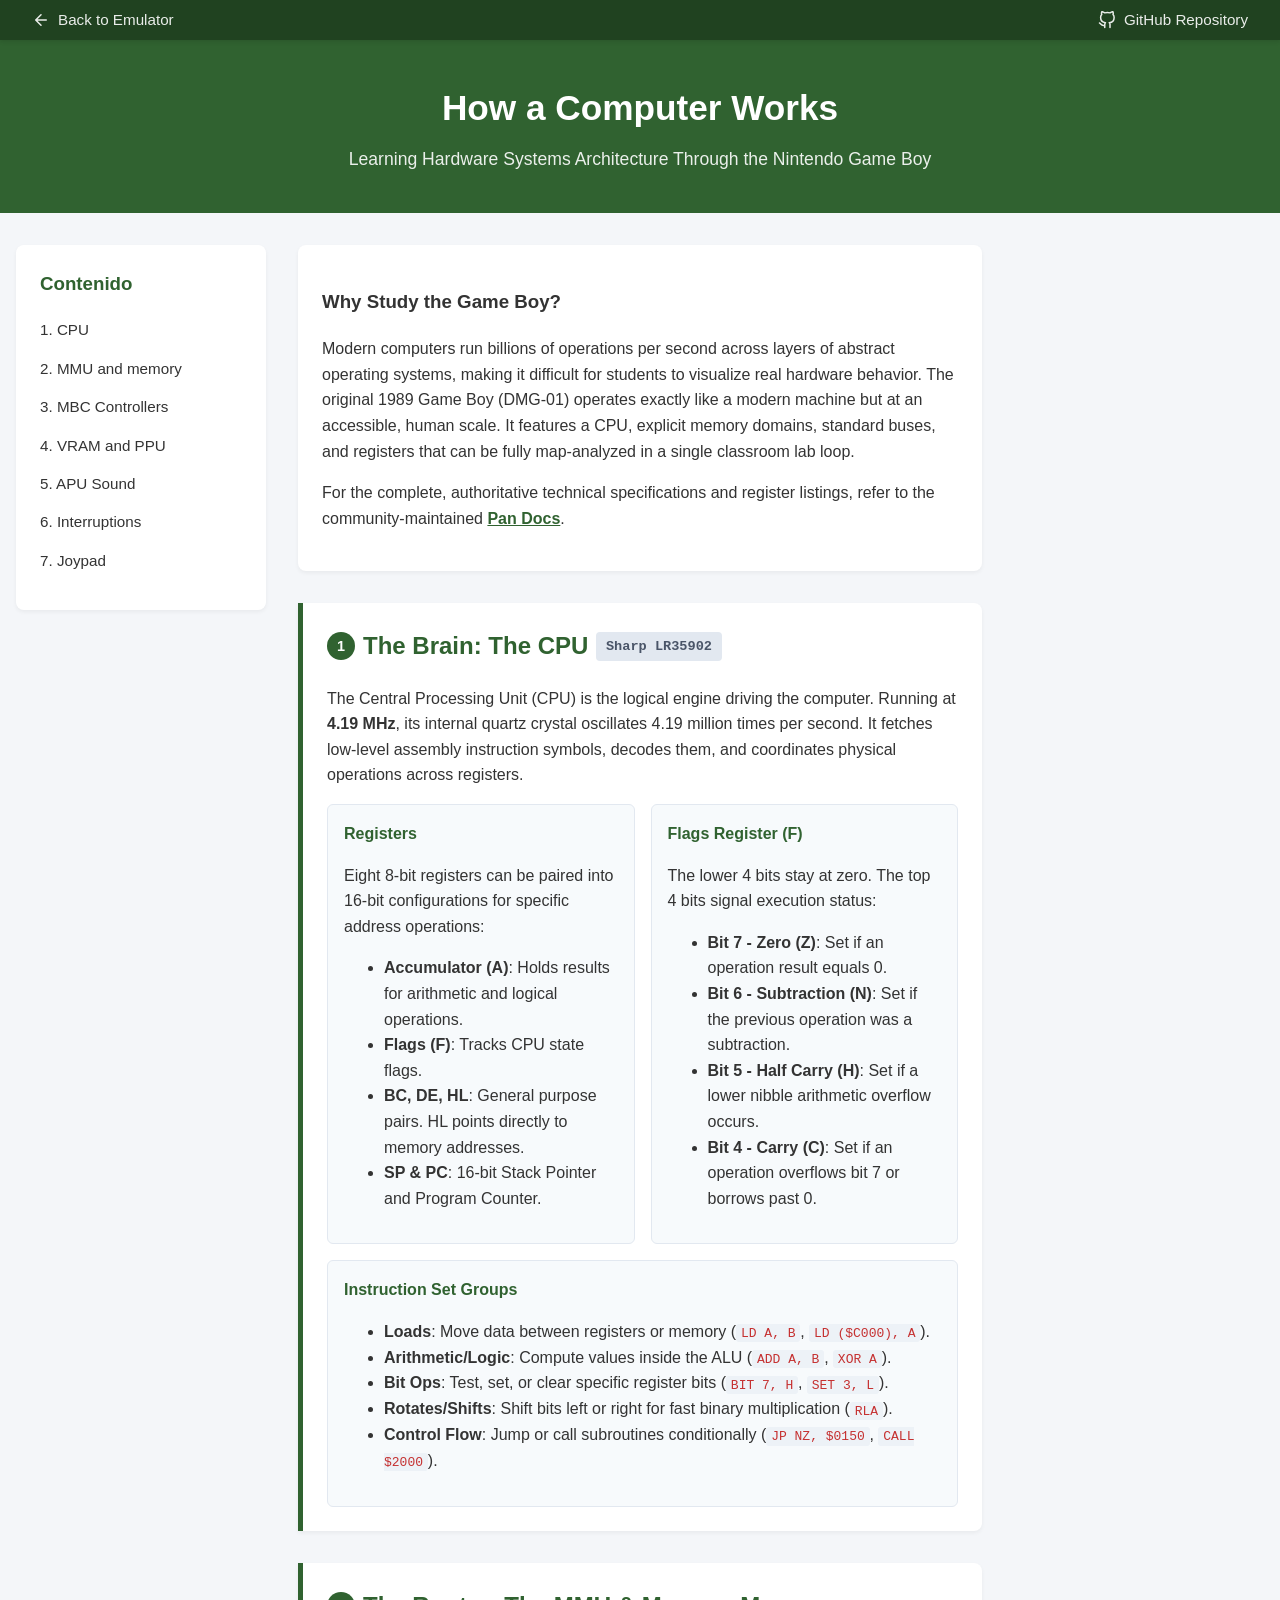
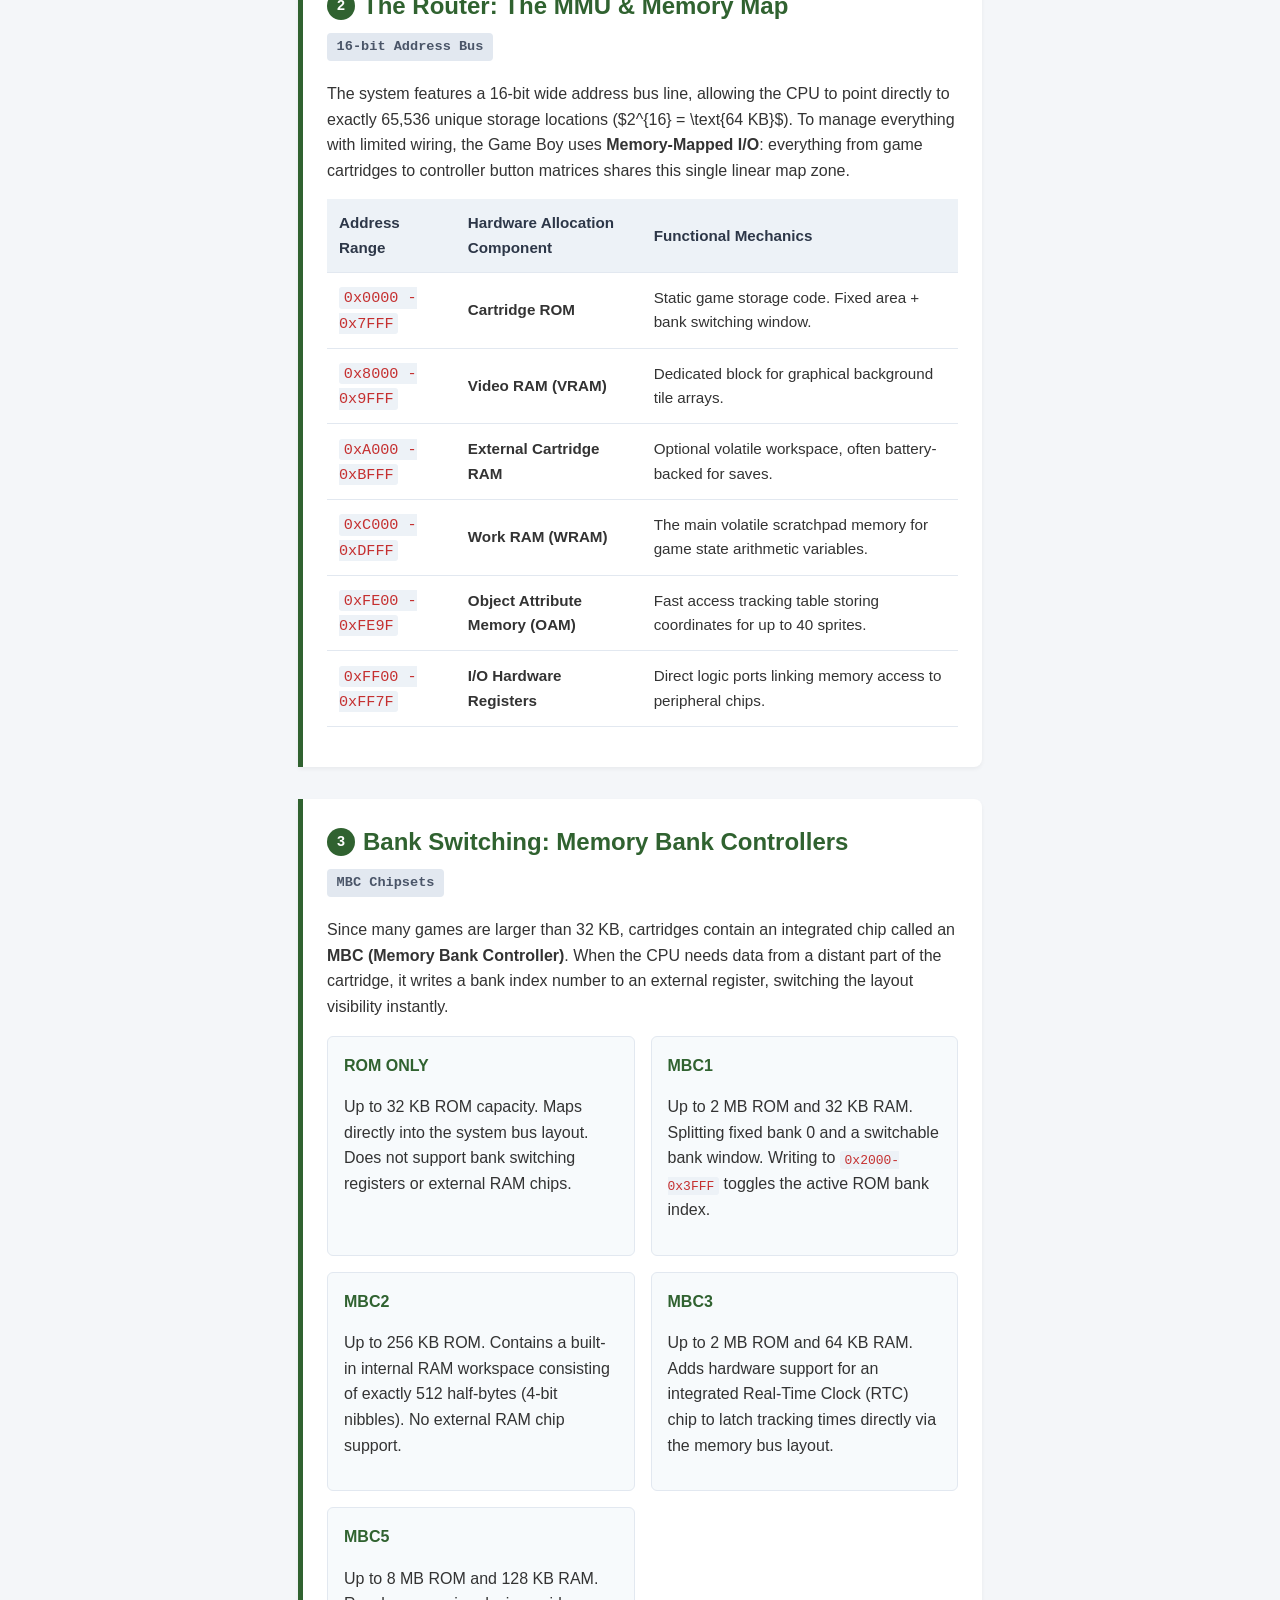
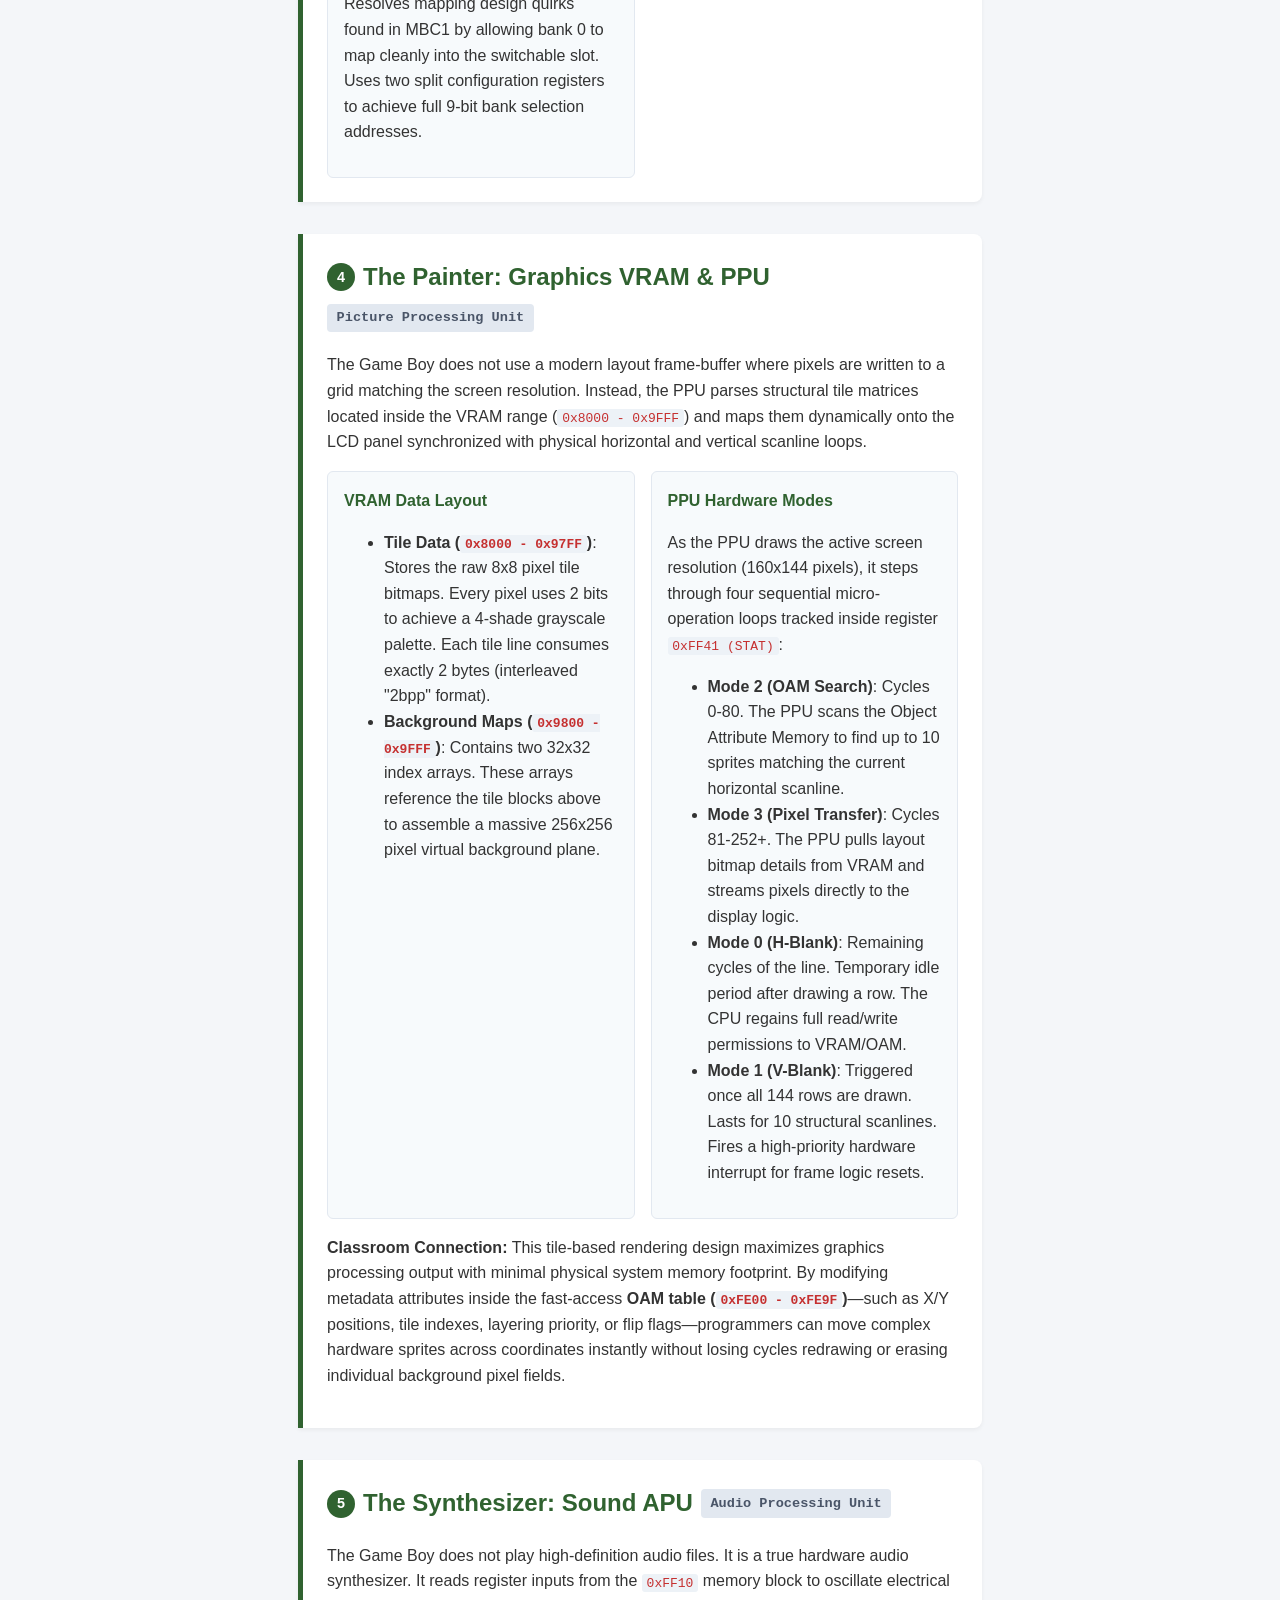
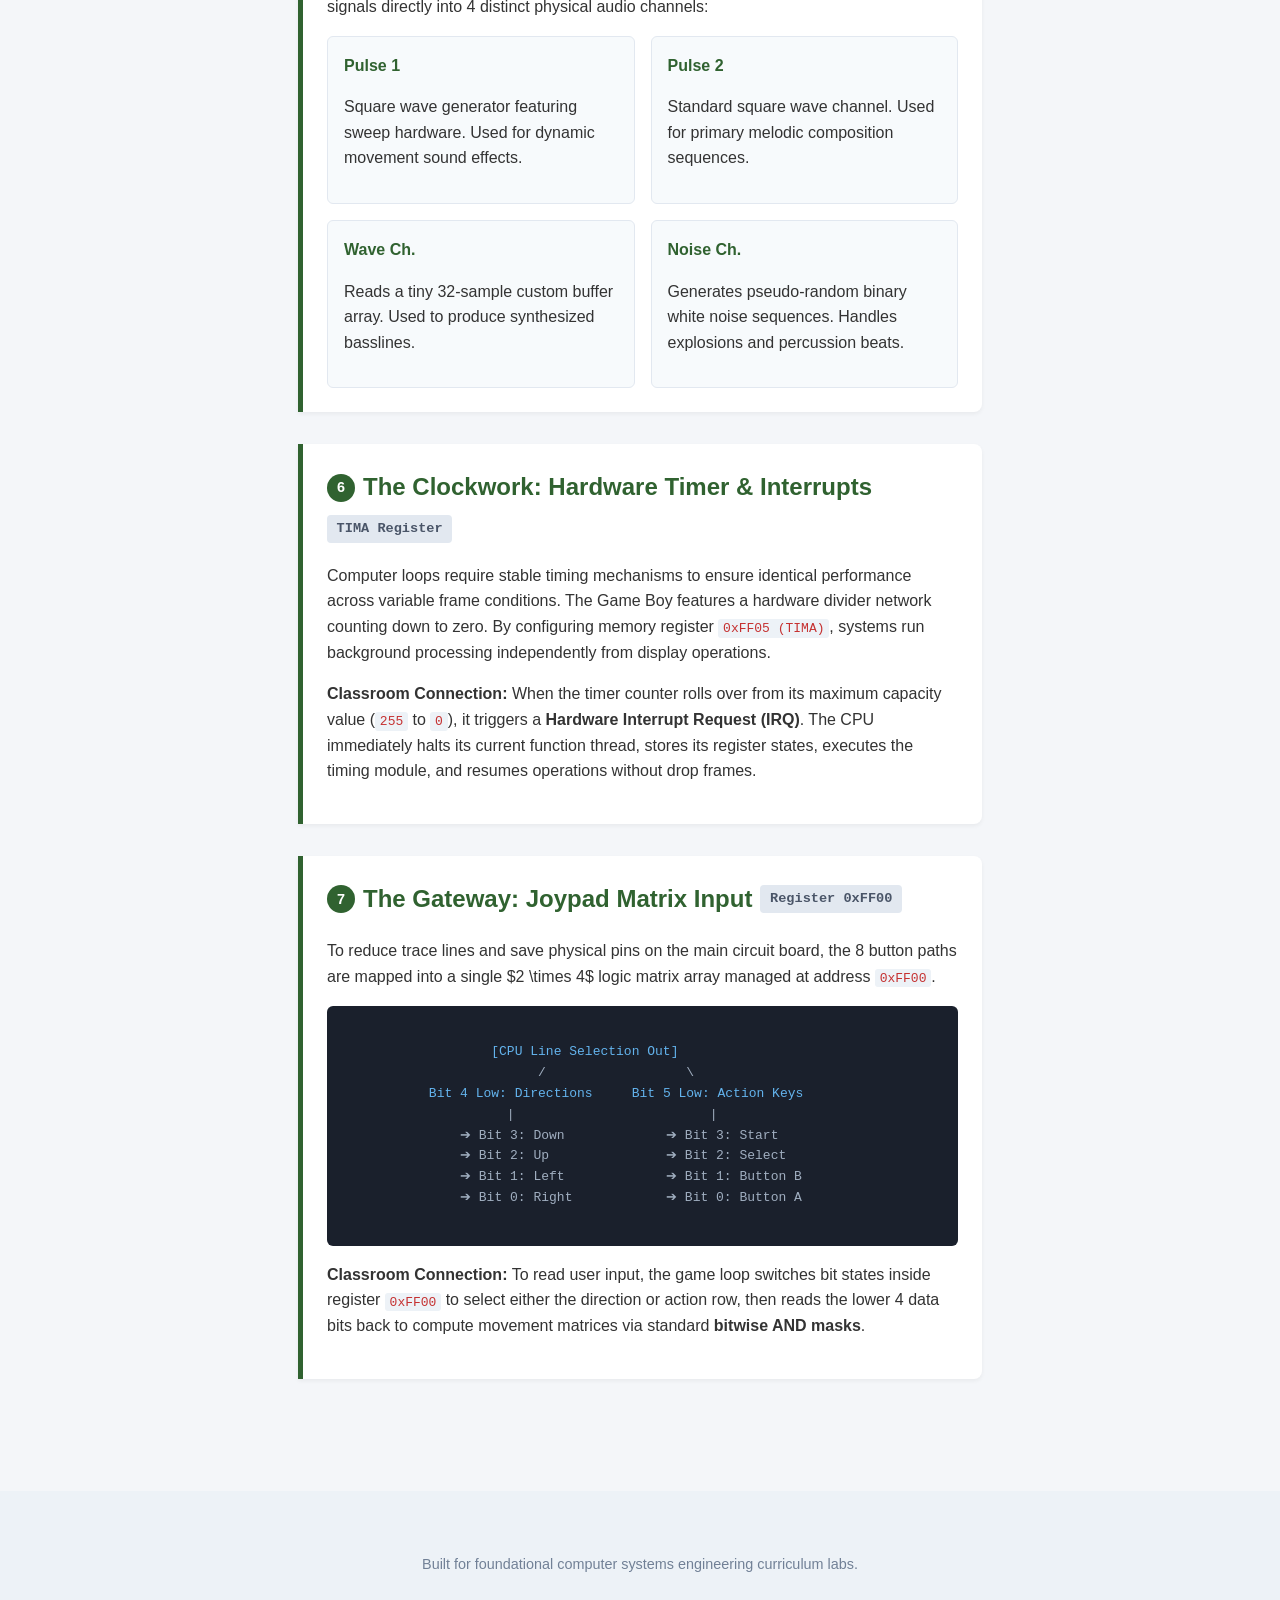
==== commit 8e80d17f: "add pandoc ref" ====
--- a/docs/gb-architecture.html
+++ b/docs/gb-architecture.html
@@ -440,12 +440,12 @@
         <aside class="toc">
             <h3>Contenido</h3>
             <ul>
-                <li><a href="#cpu">1. La CPU</a></li>
-                <li><a href="#mmu">2. MMU y memoria</a></li>
-                <li><a href="#mbc">3. Controladores MBC</a></li>
-                <li><a href="#ppu">4. VRAM y PPU</a></li>
-                <li><a href="#apu">5. Sonido APU</a></li>
-                <li><a href="#timer">6. Interrupciones</a></li>
+                <li><a href="#cpu">1. CPU</a></li>
+                <li><a href="#mmu">2. MMU and memory</a></li>
+                <li><a href="#mbc">3. MBC Controllers</a></li>
+                <li><a href="#ppu">4. VRAM and PPU</a></li>
+                <li><a href="#apu">5. APU Sound</a></li>
+                <li><a href="#timer">6. Interruptions</a></li>
                 <li><a href="#joypad">7. Joypad</a></li>
             </ul>
         </aside>
@@ -454,6 +454,7 @@
             <section class="intro">
                 <h3>Why Study the Game Boy?</h3>
                 <p>Modern computers run billions of operations per second across layers of abstract operating systems, making it difficult for students to visualize real hardware behavior. The original 1989 Game Boy (DMG-01) operates exactly like a modern machine but at an accessible, human scale. It features a CPU, explicit memory domains, standard buses, and registers that can be fully map-analyzed in a single classroom lab loop.</p>
+                <p>For the complete, authoritative technical specifications and register listings, refer to the community-maintained <a href="https://gbdev.io/pandocs/About.html" target="_blank" rel="noopener noreferrer" style="color: var(--accent-color); font-weight: bold; text-decoration: underline;">Pan Docs</a>.</p>
             </section>
 
             <section class="step-container">
